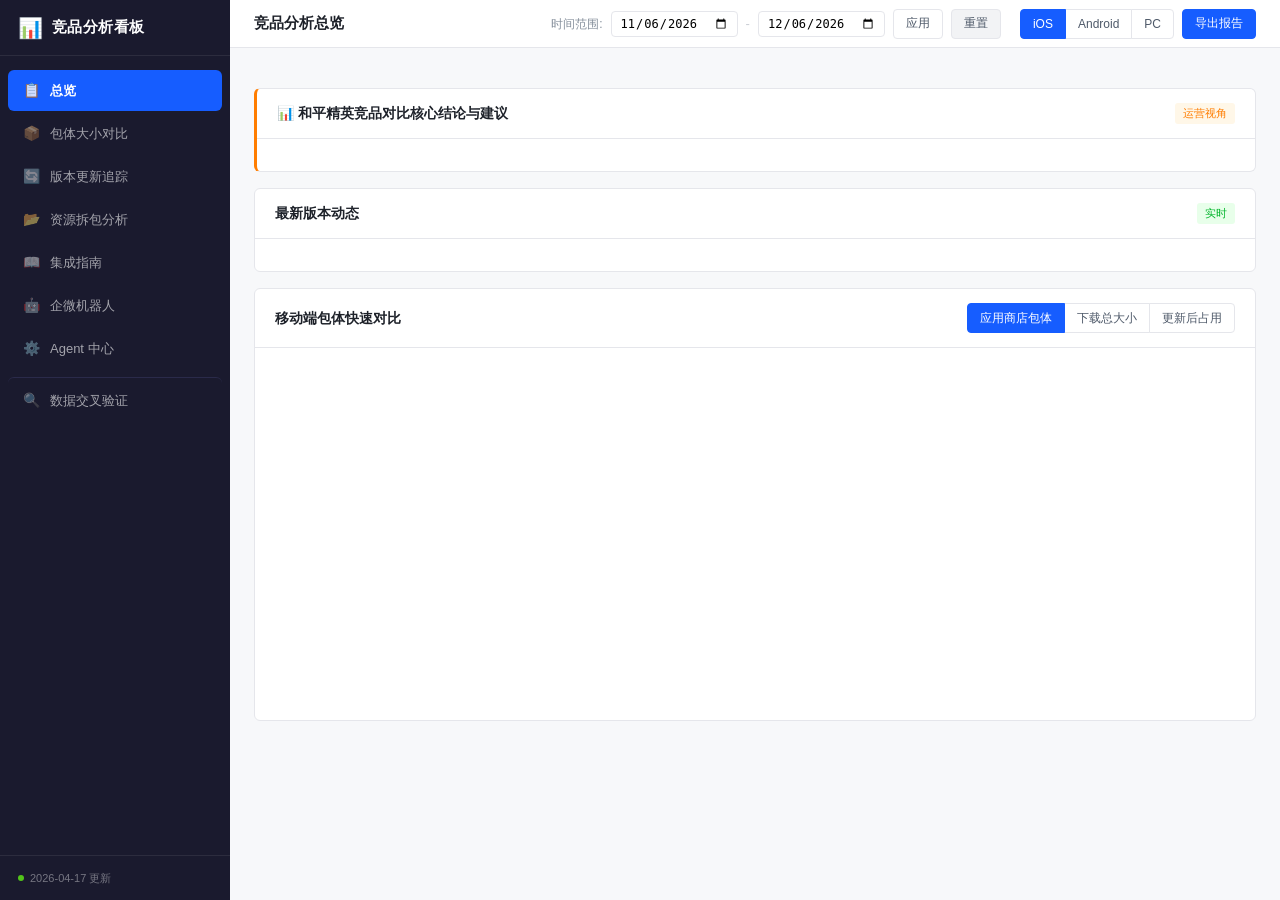
==== index.html @ 3fe0cfa0 "使用lib目录结构绕过CDN缓存" ====
<!DOCTYPE html>
<html lang="zh-CN">
<head>
  <meta charset="UTF-8">
  <meta name="viewport" content="width=device-width, initial-scale=1.0">
  <!-- Vercel Cache Bust -->
  <meta http-equiv="Cache-Control" content="no-cache, no-store, must-revalidate">
  <meta http-equiv="Pragma" content="no-cache">
  <meta http-equiv="Expires" content="0">
  <title>竞品分析看板 - G-Studio Insight</title>
  <link rel="stylesheet" href="css/style.css">
  <script src="js/chart.umd.min.js"></script>
  <script src="js/chartjs-plugin-datalabels.min.js"></script>
  <script>
  // 强制清除缓存加载
  document.addEventListener('DOMContentLoaded', function() {
    const scripts = document.querySelectorAll('script[src*="js/app"]');
    let hasOldVersion = false;
    scripts.forEach(s => {
      if (s.src.includes('v=202603')) {
        // 旧版本缓存，强制刷新
        const url = s.src.split('?')[0];
        s.src = url + '?v=' + Date.now();
        hasOldVersion = true;
      }
    });
    if (hasOldVersion) {
      location.reload(true);
    }
  });
  </script>
</head>
<body>

<!-- 移动端汉堡菜单按钮 -->
<button class="mobile-menu-btn" id="mobileMenuBtn" aria-label="打开菜单">☰</button>
<div class="mobile-overlay" id="mobileOverlay"></div>

<!-- iOA 验证已禁用- 直接访问模式 -->
<div class="ioa-login-overlay" id="ioaLoginOverlay" style="display:none"></div>

<script>
// iOA 验证已禁用，直接显示看板
(function() {
  document.getElementById('ioaLoginOverlay').style.display = 'none';
  window.handleIOALogout = function() { location.reload(); };
})();
</script>

<aside class="sidebar">
  <div class="sidebar-header"><span class="header-icon">📊</span>竞品分析看板</div>
  <nav class="sidebar-nav" id="sidebarNav">
    <a class="nav-item active" data-section="overview">
      <span class="nav-icon">📋</span>总览
    </a>
    <a class="nav-item" data-section="package-size">
      <span class="nav-icon">📦</span>包体大小对比
    </a>
    <a class="nav-item" data-section="version-updates">
      <span class="nav-icon">🔄</span>版本更新追踪
    </a>
    <!-- 体验服相关模块暂时隐藏 -->
    <a class="nav-item" data-section="test-process" style="display:none">
      <span class="nav-icon">🧪</span>体验服测试流程
    </a>
    <a class="nav-item" data-section="resource-breakdown">
      <span class="nav-icon">📂</span>资源拆包分析
    </a>
    <a class="nav-item" data-section="pk-test-reports" style="display:none">
      <span class="nav-icon">📝</span>和平精英体验服报告
    </a>
    <a class="nav-item" data-section="guide">
      <span class="nav-icon">📖</span>集成指南
    </a>
    <a class="nav-item" data-section="wecom-bot">
      <span class="nav-icon">🤖</span>企微机器人
    </a>
    <a class="nav-item" data-section="agent-panel">
      <span class="nav-icon">⚙️</span>Agent 中心
    </a>
    <a class="nav-item" href="data-verify.html" target="_blank" style="border-top:1px solid #2a2a4a;margin-top:8px;padding-top:12px">
      <span class="nav-icon">🔍</span>数据交叉验证
    </a>
  </nav>
  <div class="sidebar-footer"><span class="dot-live"></span><span id="updateTime">数据加载中</span></div>
</aside>

<div class="main">
  <div class="topbar">
    <div class="topbar-title" id="pageTitle">竞品分析总览</div>
    <div class="topbar-actions">
      <div class="date-filter" id="dateFilter" style="display:flex;align-items:center;gap:8px;margin-right:12px">
        <label style="font-size:12px;color:#86909c">时间范围:</label>
        <input type="date" id="dateStart" style="padding:4px 8px;border:1px solid #e5e6eb;border-radius:4px;font-size:12px">
        <span style="color:#c9cdd4">-</span>
        <input type="date" id="dateEnd" style="padding:4px 8px;border:1px solid #e5e6eb;border-radius:4px;font-size:12px">
        <button class="btn btn-sm" id="btnApplyDate" style="padding:4px 12px;font-size:12px">应用</button>
        <button class="btn btn-sm" id="btnResetDate" style="padding:4px 12px;font-size:12px;background:#f2f3f5;color:#4e5969">重置</button>
      </div>
      <div class="btn-group" id="platformSwitch">
        <button class="btn active" data-p="iOS">iOS</button>
        <button class="btn" data-p="Android">Android</button>
        <button class="btn" data-p="PC">PC</button>
      </div>
      <button class="btn btn-primary" id="btnExport">导出报告</button>
    </div>
  </div>

  <!-- 总览 -->
  <div class="section active" id="sec-overview">
    <div class="stats" id="overviewStats"></div>
    <div class="card card-highlight">
      <div class="card-hd"><h3>📊 和平精英竞品对比核心结论与建议</h3><span class="tag tag-orange">运营视角</span></div>
      <div class="card-bd" id="analysisConclusion"></div>
    </div>
    <div class="card">
      <div class="card-hd"><h3>最新版本动态</h3><span class="tag tag-green">实时</span></div>
      <div class="card-bd" id="timeline"></div>
    </div>
    <div class="card">
      <div class="card-hd">
        <h3>移动端包体快速对比</h3>
        <div class="btn-group" id="overviewChartSwitch">
          <button class="btn active" data-t="appStore">应用商店包体</button>
          <button class="btn" data-t="totalDownload">下载总大小</button>
          <button class="btn" data-t="afterUpdate">更新后占用</button>
        </div>
      </div>
      <div class="card-bd"><div class="chart-box" id="chartOverviewWrap"><canvas id="chartOverview"></canvas></div></div>
    </div>
  </div>

  <!-- 包体大小 -->
  <div class="section" id="sec-package-size">
    <div class="card">
      <div class="card-hd"><h3 id="mobileSizeTitle">iOS 端包体大小对比(GB)</h3></div>
      <div class="card-bd"><div class="chart-box chart-box-lg"><canvas id="chartMobile"></canvas></div></div>
    </div>
    <div class="card">
      <div class="card-hd"><h3>PC 端包体大小对比(GB)</h3></div>
      <div class="card-bd"><div class="chart-box"><canvas id="chartPC"></canvas></div></div>
    </div>
    <div class="card">
      <div class="card-hd"><h3>包体详细数据</h3></div>
      <div class="card-bd no-pad">
        <div style="overflow-x:auto">
          <table class="tbl">
            <thead><tr><th>产品</th><th>版本</th><th>版本号</th><th>平台</th><th>应用商店包体</th><th>自动更新包体</th><th>下载总大小</th><th>系统显示占用</th><th>更新后占用</th></tr></thead>
            <tbody id="pkgTableBody"></tbody>
          </table>
        </div>
      </div>
    </div>
  </div>

  <!-- 版本更新 -->
  <div class="section" id="sec-version-updates">
    <div class="card">
      <div class="card-hd"><h3>版本发布甘特图</h3><span class="tag tag-blue">全产品对比</span></div>
      <div class="card-bd" id="verGanttWrap"></div>
    </div>
    <div class="card">
      <div class="card-hd"><h3>各产品版本更新频率</h3></div>
      <div class="card-bd"><div class="chart-box"><canvas id="chartVerFreq"></canvas></div></div>
    </div>
    <div class="tabs" id="verTabs"></div>
    <div class="card">
      <div class="card-hd"><h3>版本更新详情</h3></div>
      <div class="card-bd" id="verList"></div>
    </div>
  </div>

  <!-- 体验服测试(暂时隐藏) -->
  <div class="section" id="sec-test-process" style="display:none !important">
    <div class="card">
      <div class="card-hd"><h3>各产品体验服/测试安排</h3><span class="tag tag-green">2026年最新</span></div>
      <div class="card-bd"><div class="grid-2" id="testGrid"></div></div>
    </div>
    <div class="card">
      <div class="card-hd"><h3>更新流程对比</h3></div>
      <div class="card-bd"><div class="grid-2" id="flowGrid"></div></div>
    </div>
    <div class="source-footer" id="testSourceFooter"></div>
  </div>

  <!-- 资源拆包 -->
  <div class="section" id="sec-resource-breakdown">
    <div class="tabs" id="resTabs"></div>
    <div class="card-row">
      <div class="card">
        <div class="card-hd"><h3>资源构成占比</h3></div>
        <div class="card-bd"><div class="chart-box"><canvas id="chartPie"></canvas></div></div>
      </div>
      <div class="card">
        <div class="card-hd"><h3>资源大小详情</h3></div>
        <div class="card-bd"><div class="chart-box"><canvas id="chartResBar"></canvas></div></div>
      </div>
    </div>
    <div class="card">
      <div class="card-hd"><h3>资源拆包数据表</h3></div>
      <div class="card-bd no-pad">
        <div style="overflow-x:auto">
          <table class="tbl">
            <thead><tr><th>产品/平台</th><th>资源类型</th><th>大小 (GB)</th><th>占比</th></tr></thead>
            <tbody id="resTableBody"></tbody>
          </table>
        </div>
      </div>
    </div>
    <div class="source-footer">
      <strong>数据来源:</strong>资源拆包数据通过各应用商店下载后在设备端实际测量获取（iOS使用ASTC纹理格式，Android使用ETC2格式，因此同产品不同平台的资源大小存在差异）
      数据刷新周期：双周更新。如需紧急更新，请联系看板管理员。
    </div>
  </div>

  <!-- 和平精英体验服报告(暂时隐藏) -->
  <div class="section" id="sec-pk-test-reports" style="display:none !important">
    <div class="tabs" id="pkReportTabs"></div>
    <div id="pkReportOverview"></div>
    <div class="card">
      <div class="card-hd"><h3>玩法模块评分</h3><span class="tag tag-blue">详细数据</span></div>
      <div class="card-bd" id="pkReportModules"></div>
    </div>
    <div class="card-row">
      <div class="card">
        <div class="card-hd"><h3>模块评分分布</h3></div>
        <div class="card-bd"><div class="chart-box" id="pkChartWrap"><canvas id="chartPkModules"></canvas></div></div>
      </div>
      <div class="card">
        <div class="card-hd"><h3>版本满意度趋势</h3></div>
        <div class="card-bd"><div class="chart-box" id="pkTrendWrap"><canvas id="chartPkTrend"></canvas></div></div>
      </div>
    </div>
    <div class="card">
      <div class="card-hd"><h3>核心发现</h3><span class="tag tag-orange">重点关注</span></div>
      <div class="card-bd" id="pkCoreFindings"></div>
    </div>
    <div class="card">
      <div class="card-hd"><h3>玩家建议</h3><span class="tag tag-green">改进方向</span></div>
      <div class="card-bd" id="pkPlayerSuggestions"></div>
    </div>
    <div class="card">
      <div class="card-hd"><h3>原始报告文件索引</h3><span class="tag tag-purple">引用文件</span></div>
      <div class="card-bd" id="pkFileIndex"></div>
    </div>
  </div>

  <!-- 集成指南 -->
  <div class="section" id="sec-guide">
    <div class="card"><div class="card-hd"><h3>集成指南</h3></div>
      <div class="card-bd" id="guideContent"></div>
    </div>
  </div>

  <!-- 企业微信机器人配置 -->
  <div class="section" id="sec-wecom-bot">
    <div class="card">
      <div class="card-hd"><h3>🤖 企业微信群机器人配置</h3><span class="tag tag-blue">Webhook 推送</span></div>
      <div class="card-bd" id="wecomConfigPanel"></div>
    </div>
    <div class="card">
      <div class="card-hd"><h3>📊 报告预览与手动推送</h3><span class="tag tag-green">即时操作</span></div>
      <div class="card-bd" id="wecomReportPanel"></div>
    </div>
    <div class="card">
      <div class="card-hd"><h3>📋 推送记录</h3></div>
      <div class="card-bd" id="wecomPushLog"></div>
    </div>
  </div>

  <!-- Agent 控制中心 -->
  <div class="section" id="sec-agent-panel">
    <div class="stats" id="agentStats"></div>
    <div class="card">
      <div class="card-hd"><h3>⚙️ Agentic Engine 控制台</h3><span class="tag tag-purple">Autopilot</span></div>
      <div class="card-bd" id="agentControlPanel"></div>
    </div>
    <div class="card">
      <div class="card-hd"><h3>🔔 竞品变更预警</h3><span class="tag tag-red" id="agentAlertCount">0</span></div>
      <div class="card-bd" id="agentAlertPanel"></div>
    </div>
    <div class="card-row">
      <div class="card">
        <div class="card-hd"><h3>📡 采集数据概览</h3><span class="tag tag-blue">App Store + 社区</span></div>
        <div class="card-bd" id="agentCrawlPanel"></div>
      </div>
      <div class="card">
        <div class="card-hd"><h3>🧠 情感分析 & 差异对比</h3><span class="tag tag-green">自动分析</span></div>
        <div class="card-bd" id="agentAnalysisPanel"></div>
      </div>
    </div>
    <div class="card">
      <div class="card-hd"><h3>📋 执行日志</h3></div>
      <div class="card-bd" id="agentLogPanel"></div>
    </div>
  </div>
</div>

<script src="lib/data.js"></script>
<script src="lib/app.js"></script>
<script>
// 移动端汉堡菜单逻辑
(function() {
  const menuBtn = document.getElementById('mobileMenuBtn');
  const overlay = document.getElementById('mobileOverlay');
  const sidebar = document.querySelector('.sidebar');
  
  function openMenu() {
    sidebar.classList.add('mobile-open');
    overlay.classList.add('active');
    menuBtn.textContent = '☰';
  }
  
  function closeMenu() {
    sidebar.classList.remove('mobile-open');
    overlay.classList.remove('active');
    menuBtn.textContent = '☰';
  }
  
  menuBtn.addEventListener('click', function() {
    if (sidebar.classList.contains('mobile-open')) {
      closeMenu();
    } else {
      openMenu();
    }
  });
  
  overlay.addEventListener('click', closeMenu);
  
  // 点击导航项后自动关闭菜单
  // Vercel deployment trigger 2026-04-17T15:44:00+08:00
  document.querySelectorAll('.nav-item').forEach(function(item) {
    item.addEventListener('click', function() {
      if (window.innerWidth <= 768) {
        closeMenu();
      }
    });
  });
})();
</script>
</body>
</html>
---- css/style.css ----
:root {
  --bg: #f7f8fa;
  --bg-white: #ffffff;
  --text: #1d2129;
  --text-2: #4e5969;
  --text-3: #86909c;
  --border: #e5e6eb;
  --blue: #165dff;
  --blue-light: #e8f3ff;
  --green: #00b42a;
  --green-light: #e8ffea;
  --orange: #ff7d00;
  --orange-light: #fff7e8;
  --red: #f53f3f;
  --red-light: #ffece8;
  --purple: #722ed1;
  --purple-light: #f5e8ff;
  --sidebar-w: 230px;
  --header-h: 48px;
  --radius: 6px;
}

*, *::before, *::after { box-sizing: border-box; margin: 0; padding: 0; }
html { font-size: 13px; }
body {
  font-family: -apple-system, BlinkMacSystemFont, 'PingFang SC', 'Helvetica Neue', 'Microsoft YaHei', sans-serif;
  background: var(--bg);
  color: var(--text);
  line-height: 1.5;
}

/* ===== Sidebar ===== */
.sidebar {
  position: fixed; left: 0; top: 0;
  width: var(--sidebar-w); height: 100vh;
  background: #1a1a2e;
  display: flex; flex-direction: column;
  z-index: 100;
}
.sidebar-header {
  height: 56px;
  display: flex; align-items: center;
  padding: 0 18px;
  font-weight: 700; font-size: 15px;
  color: #fff;
  letter-spacing: 0.5px;
  border-bottom: 1px solid rgba(255,255,255,0.08);
}
.sidebar-header .header-icon { font-size: 20px; margin-right: 8px; }
.sidebar-nav { flex: 1; padding: 12px 8px; overflow-y: auto; }
.nav-item {
  display: flex; align-items: center; gap: 10px;
  padding: 10px 14px; margin: 2px 0;
  border-radius: 6px;
  color: rgba(255,255,255,0.6); text-decoration: none;
  font-size: 13px; cursor: pointer;
  transition: all .2s;
}
.nav-item:hover { background: rgba(255,255,255,0.06); color: rgba(255,255,255,0.85); }
.nav-item.active { background: var(--blue); color: #fff; font-weight: 600; }
.nav-icon { width: 18px; text-align: center; font-size: 14px; opacity: .8; }
.sidebar-footer {
  padding: 14px 18px;
  border-top: 1px solid rgba(255,255,255,0.08);
  font-size: 11px; color: rgba(255,255,255,0.4);
  display: flex; align-items: center; gap: 6px;
}
.dot-live { width: 6px; height: 6px; border-radius: 50%; background: #52c41a; animation: pulse 2s infinite; }
@keyframes pulse { 0%,100%{opacity:1} 50%{opacity:.4} }

/* ===== Main ===== */
.main { margin-left: var(--sidebar-w); min-height: 100vh; }
.topbar {
  height: var(--header-h);
  background: var(--bg-white);
  border-bottom: 1px solid var(--border);
  display: flex; align-items: center; justify-content: space-between;
  padding: 0 24px;
  position: sticky; top: 0; z-index: 50;
}
.topbar-title { font-size: 15px; font-weight: 600; color: var(--text); }
.topbar-actions { display: flex; align-items: center; gap: 8px; }

/* ===== Buttons ===== */
.btn {
  display: inline-flex; align-items: center; gap: 4px;
  padding: 4px 12px; border-radius: 4px;
  font-size: 12px; cursor: pointer;
  border: 1px solid var(--border);
  background: var(--bg-white); color: var(--text-2);
  transition: all .15s; height: 30px;
}
.btn:hover { border-color: var(--blue); color: var(--blue); }
.btn-primary { background: var(--blue); color: #fff; border-color: var(--blue); }
.btn-primary:hover { opacity: 0.85; color: #fff; }
.btn-group { display: flex; }
.btn-group .btn { border-radius: 0; margin-left: -1px; }
.btn-group .btn:first-child { border-radius: 4px 0 0 4px; }
.btn-group .btn:last-child { border-radius: 0 4px 4px 0; }
.btn-group .btn.active { background: var(--blue); color: #fff; border-color: var(--blue); z-index: 1; }

/* ===== Sections ===== */
.section { display: none; padding: 20px 24px; }
.section.active { display: block; }

/* ===== Stats Row (参考DA看板顶部KPI卡片) ===== */
.stats { display: grid; grid-template-columns: repeat(auto-fit, minmax(200px, 1fr)); gap: 12px; margin-bottom: 20px; }
.stat-card {
  background: var(--bg-white); border: 1px solid var(--border);
  border-radius: var(--radius); padding: 16px 20px;
  position: relative; overflow: hidden;
}
.stat-card::after {
  content: ''; position: absolute; top: 0; left: 0;
  width: 3px; height: 100%; background: var(--blue);
}
.stat-card.green::after { background: var(--green); }
.stat-card.orange::after { background: var(--orange); }
.stat-card.red::after { background: var(--red); }
.stat-label { font-size: 12px; color: var(--text-3); margin-bottom: 6px; }
.stat-val { font-size: 24px; font-weight: 700; line-height: 1.2; }
.stat-sub { font-size: 11px; color: var(--text-3); margin-top: 4px; }
.stat-sub .up { color: var(--red); }
.stat-sub .down { color: var(--green); }

/* ===== Card ===== */
.card {
  background: var(--bg-white); border: 1px solid var(--border);
  border-radius: var(--radius); margin-bottom: 16px;
}
.card-hd {
  padding: 14px 20px;
  border-bottom: 1px solid var(--border);
  display: flex; align-items: center; justify-content: space-between;
  flex-wrap: wrap; gap: 8px;
}
.card-hd h3 { font-size: 14px; font-weight: 600; }
.card-bd { padding: 16px 20px; }
.card-bd.no-pad { padding: 0; }
.card-row { display: grid; grid-template-columns: 1fr 1fr; gap: 16px; margin-bottom: 16px; }

/* ===== Chart ===== */
.chart-box { position: relative; height: 340px; }
.chart-box-lg { height: 420px; }
.chart-box-sm { height: 260px; }

/* ===== Table (参考DA看板表格风格) ===== */
.tbl { width: 100%; border-collapse: collapse; font-size: 12px; }
.tbl th {
  text-align: left; padding: 10px 16px;
  background: #fafbfc; color: var(--text-3);
  font-weight: 500; border-bottom: 1px solid var(--border);
  white-space: nowrap; font-size: 11px; text-transform: uppercase; letter-spacing: 0.3px;
}
.tbl td {
  padding: 10px 16px;
  border-bottom: 1px solid #f2f3f5;
}
.tbl tr:hover td { background: #f7f8fa; }
.tbl .em { color: var(--blue); font-weight: 600; }
.tbl-product { display: inline-flex; align-items: center; gap: 8px; }

/* ===== Tags ===== */
.tag {
  display: inline-block; padding: 2px 8px;
  border-radius: 3px; font-size: 11px; font-weight: 500;
}
.tag-blue { background: var(--blue-light); color: var(--blue); }
.tag-green { background: var(--green-light); color: var(--green); }
.tag-orange { background: var(--orange-light); color: var(--orange); }
.tag-red { background: var(--red-light); color: var(--red); }
.tag-purple { background: var(--purple-light); color: var(--purple); }

/* ===== Tabs (游戏选择器) ===== */
.tabs { display: flex; gap: 6px; flex-wrap: wrap; margin-bottom: 14px; }
.tab {
  padding: 6px 14px; border: 1px solid var(--border);
  border-radius: 4px; background: var(--bg-white);
  font-size: 12px; color: var(--text-2); cursor: pointer;
  transition: all .15s;
  display: inline-flex; align-items: center; gap: 6px;
}
.tab:hover { border-color: var(--blue); color: var(--blue); background: var(--blue-light); }
.tab.active { background: var(--blue); color: #fff; border-color: var(--blue); }
.tab.active .game-logo { filter: brightness(10); }

/* ===== Game Logo ===== */
.game-logo { width: 20px; height: 20px; border-radius: 4px; vertical-align: middle; flex-shrink: 0; object-fit: cover; }
.game-logo-sm { width: 16px; height: 16px; }
.game-logo-lg { width: 28px; height: 28px; }
.game-logo-xl { width: 36px; height: 36px; }
.game-logo-fallback {
  display: inline-flex; align-items: center; justify-content: center;
  border-radius: 4px; color: #fff; font-weight: 700;
  vertical-align: middle; flex-shrink: 0; line-height: 1;
}

/* ===== Analysis (总览结论) ===== */
.card-highlight { border-left: 3px solid var(--orange); }
.analysis-grid { display: grid; grid-template-columns: 1fr 1fr; gap: 14px; }
.analysis-block { border-radius: var(--radius); padding: 16px; }
.analysis-danger { background: #fff5f5; border: 1px solid #fde2e2; }
.analysis-warning { background: #fffbe6; border: 1px solid #fff1b8; }
.analysis-info { background: #e8f7ff; border: 1px solid #bae0ff; }
.analysis-success { background: #f0fff4; border: 1px solid #b7eb8f; }
.analysis-header { display: flex; align-items: center; gap: 6px; margin-bottom: 10px; }
.analysis-header h4 { font-size: 13px; font-weight: 600; }
.analysis-icon { font-size: 16px; }
.analysis-body ul { list-style: none; padding: 0; }
.analysis-body li { font-size: 12px; color: var(--text-2); line-height: 1.8; padding: 3px 0 3px 14px; position: relative; }
.analysis-body li::before { content: "•"; position: absolute; left: 0; color: var(--text-3); }
.analysis-body li.highlight { background: rgba(255,255,255,.7); border-radius: 4px; padding: 8px 12px 8px 24px; margin-top: 6px; font-weight: 500; color: var(--text); border-left: 2px solid var(--blue); }
.analysis-body li.highlight::before { left: 12px; color: var(--blue); }

/* ===== Timeline (版本动态，使用竖线时间轴) ===== */
.tl-list { position: relative; padding-left: 24px; }
.tl-list::before {
  content: ''; position: absolute; left: 10px; top: 8px; bottom: 8px;
  width: 2px; background: var(--border);
}
.tl-item {
  position: relative; padding: 12px 0 12px 16px;
}
.tl-item::before {
  content: ''; position: absolute; left: -18px; top: 18px;
  width: 10px; height: 10px; border-radius: 50%;
  background: var(--blue); border: 2px solid #fff;
  box-shadow: 0 0 0 2px var(--border);
}
.tl-item:first-child::before { background: var(--red); box-shadow: 0 0 0 2px var(--red-light); }
.tl-item-inner {
  display: flex; gap: 12px; align-items: flex-start;
  background: var(--bg-white); border: 1px solid var(--border);
  border-radius: var(--radius); padding: 12px 16px;
  transition: box-shadow .15s;
}
.tl-item-inner:hover { box-shadow: 0 2px 8px rgba(0,0,0,.06); }
.tl-logo { flex-shrink: 0; }
.tl-body { flex: 1; min-width: 0; }
.tl-head { display: flex; align-items: center; gap: 8px; margin-bottom: 4px; flex-wrap: wrap; }
.tl-product { font-weight: 600; font-size: 13px; }
.tl-ver { font-size: 11px; color: var(--text-3); background: var(--bg); padding: 1px 6px; border-radius: 3px; }
.tl-date { font-size: 11px; color: var(--text-3); margin-left: auto; }
.tl-desc { font-size: 12px; color: var(--text-2); margin-bottom: 4px; }
.tl-tags { display: flex; flex-wrap: wrap; gap: 4px; margin-top: 4px; }

/* ===== Test Cards ===== */
.grid-2 { display: grid; grid-template-columns: repeat(auto-fill, minmax(360px, 1fr)); gap: 12px; }
.test-card {
  border: 1px solid var(--border); border-radius: var(--radius);
  padding: 16px; background: #fafbfc;
}
.test-card-title { font-weight: 600; font-size: 13px; margin-bottom: 10px; display: flex; align-items: center; gap: 8px; }
.test-card-title .cdot { width: 8px; height: 8px; border-radius: 50%; }
.test-row {
  display: flex; gap: 10px; align-items: flex-start;
  padding: 8px 0; border-bottom: 1px solid #eee;
  font-size: 12px; color: var(--text-2); line-height: 1.6;
}
.test-row:last-child { border: none; }

/* ===== Flow Cards ===== */
.flow-card {
  border: 1px solid var(--border); border-radius: var(--radius);
  padding: 16px; background: #fafbfc;
}
.flow-title { font-weight: 600; font-size: 13px; margin-bottom: 10px; display: flex; align-items: center; gap: 8px; }
.flow-step {
  display: flex; gap: 10px; align-items: flex-start;
  padding: 6px 0; font-size: 12px; color: var(--text-2);
}
.flow-num {
  width: 20px; height: 20px; border-radius: 50%;
  background: var(--blue); color: #fff;
  display: flex; align-items: center; justify-content: center;
  font-size: 11px; font-weight: 600; flex-shrink: 0;
}

/* ===== Version list ===== */
.ver-item {
  display: flex; gap: 12px; padding: 12px 16px; align-items: center;
  border: 1px solid var(--border); border-radius: var(--radius);
  margin-bottom: 8px; background: #fafbfc;
  transition: box-shadow .15s;
}
.ver-item:hover { box-shadow: 0 2px 8px rgba(0,0,0,.04); }
.ver-logo { flex-shrink: 0; }
.ver-badge { font-size: 11px; font-weight: 600; padding: 3px 10px; border-radius: 4px; white-space: nowrap; height: fit-content; }
.ver-name { font-weight: 600; font-size: 13px; }
.ver-meta { font-size: 11px; color: var(--text-3); }

/* ===== Live Test Data ===== */
.live-header { margin-bottom: 12px; display: flex; align-items: center; gap: 8px; }
.live-grid { display: grid; grid-template-columns: repeat(auto-fill, minmax(320px, 1fr)); gap: 10px; margin-bottom: 12px; }
.live-card { background: #fafbfc; border: 1px solid var(--border); border-radius: var(--radius); padding: 14px; }
.live-card-hd { display: flex; align-items: center; gap: 8px; margin-bottom: 8px; font-size: 13px; }
.live-card-links { font-size: 12px; }
.live-link-row { display: flex; align-items: center; gap: 6px; padding: 3px 0; }
.live-link-row a { color: var(--blue); text-decoration: none; word-break: break-all; font-size: 11px; }
.live-link-row a:hover { text-decoration: underline; }
.live-status { margin-top: 6px; font-size: 11px; color: var(--text-3); }
.live-note { background: #f7f8fa; border: 1px solid var(--border); border-radius: var(--radius); padding: 10px 14px; font-size: 12px; color: var(--text-2); line-height: 1.7; }
.live-note code { background: var(--blue-light); color: var(--blue); padding: 1px 4px; border-radius: 3px; font-size: 11px; }
.loading-hint { text-align: center; color: var(--text-3); padding: 20px; font-size: 13px; }

/* ===== Data Source Note ===== */
.data-source-note { font-size: 12px; color: var(--text-2); line-height: 1.7; }
.data-source-note code { background: var(--blue-light); color: var(--blue); padding: 1px 4px; border-radius: 3px; font-size: 11px; }
.source-footer { margin-top: 16px; padding: 12px 16px; background: #f7f8fa; border: 1px solid var(--border); border-radius: var(--radius); font-size: 11px; color: var(--text-3); line-height: 1.7; }
.source-footer a { color: var(--blue); text-decoration: none; }
.source-footer a:hover { text-decoration: underline; }

/* ===== Guide ===== */
.guide-section { margin-bottom: 28px; }
.guide-section h4 { font-size: 14px; font-weight: 600; margin-bottom: 12px; padding-bottom: 6px; border-bottom: 2px solid var(--blue); display: inline-block; }
.guide-step {
  display: flex; gap: 12px; align-items: flex-start;
  padding: 12px; border: 1px solid var(--border);
  border-radius: var(--radius); margin-bottom: 8px; background: #fafbfc;
}
.step-n {
  width: 28px; height: 28px; border-radius: 50%;
  background: var(--blue); color: #fff;
  display: flex; align-items: center; justify-content: center;
  font-weight: 700; font-size: 13px; flex-shrink: 0;
}
.step-body h5 { font-size: 13px; margin-bottom: 4px; }
.step-body p { font-size: 12px; color: var(--text-2); line-height: 1.7; }
.step-body code { background: var(--blue-light); color: var(--blue); padding: 1px 4px; border-radius: 3px; font-size: 11px; }
.guide-features { display: grid; grid-template-columns: repeat(auto-fit, minmax(180px, 1fr)); gap: 10px; }
.feat-card {
  padding: 14px; border: 1px solid var(--border);
  border-radius: var(--radius); text-align: center; background: #fafbfc;
}
.feat-card .ico { font-size: 26px; margin-bottom: 6px; }
.feat-card h5 { font-size: 13px; margin-bottom: 4px; }
.feat-card p { font-size: 11px; color: var(--text-2); }
pre.code-block {
  background: #f7f8fa; border: 1px solid var(--border);
  border-radius: var(--radius); padding: 14px; font-size: 12px;
  line-height: 1.7; overflow-x: auto; color: var(--text-2);
}

/* ===== Version Chart (甘特图风格) ===== */
.ver-gantt { overflow-x: auto; }
.ver-gantt-table { width: 100%; border-collapse: collapse; min-width: 800px; }
.ver-gantt-table th { padding: 6px 8px; font-size: 11px; color: var(--text-3); font-weight: 500; background: #fafbfc; border-bottom: 1px solid var(--border); text-align: center; }
.ver-gantt-table td { padding: 8px; border-bottom: 1px solid #f2f3f5; font-size: 12px; }
.ver-gantt-table .game-cell { white-space: nowrap; display: flex; align-items: center; gap: 6px; font-weight: 500; }
.ver-dot {
  display: inline-flex; align-items: center; justify-content: center;
  padding: 2px 8px; border-radius: 3px; font-size: 10px; font-weight: 600;
  color: #fff; white-space: nowrap; cursor: default;
  transition: transform .15s;
}
.ver-dot:hover { transform: scale(1.08); }
.ver-dot-empty { background: transparent; }

/* ===== Mobile Menu Button ===== */
.mobile-menu-btn {
  display: none;
  position: fixed;
  top: 8px; left: 8px;
  z-index: 200;
  width: 40px; height: 40px;
  border: none; border-radius: 8px;
  background: #1a1a2e;
  color: #fff;
  font-size: 20px;
  cursor: pointer;
  box-shadow: 0 2px 8px rgba(0,0,0,0.3);
  align-items: center; justify-content: center;
  transition: transform .2s;
}
.mobile-menu-btn:active { transform: scale(0.92); }

.mobile-overlay {
  display: none;
  position: fixed; top: 0; left: 0; right: 0; bottom: 0;
  background: rgba(0,0,0,0.5);
  z-index: 99;
  opacity: 0;
  transition: opacity .3s;
}
.mobile-overlay.active { display: block; opacity: 1; }

/* ===== Responsive ===== */
@media (max-width: 768px) {
  .mobile-menu-btn { display: flex; }
  .sidebar {
    display: flex !important;
    transform: translateX(-100%);
    transition: transform .3s ease;
    z-index: 150;
  }
  .sidebar.mobile-open { transform: translateX(0); }
  .main { margin-left: 0; }
  .topbar {
    flex-direction: column;
    align-items: flex-start;
    padding: 12px 12px 8px 56px;
    gap: 8px;
    min-height: auto;
  }
  .topbar-title { font-size: 15px; }
  .topbar-actions {
    width: 100%;
    flex-wrap: wrap;
    gap: 6px;
    justify-content: flex-start;
    padding-left: 0;
  }
  .date-filter {
    width: 100%;
    flex-wrap: wrap !important;
    gap: 4px !important;
    margin-right: 0 !important;
  }
  .date-filter input[type="date"] {
    flex: 1; min-width: 100px;
    font-size: 11px !important; padding: 3px 4px !important;
  }
  .date-filter label { display: none; }
  .btn-group { flex-wrap: wrap; }
  .btn-group .btn { font-size: 11px; padding: 4px 8px; }
  #btnExport { font-size: 11px; padding: 4px 10px; }
  .card-row { grid-template-columns: 1fr; }
  .grid-2 { grid-template-columns: 1fr; }
  .analysis-grid { grid-template-columns: 1fr; }
  .live-grid { grid-template-columns: 1fr; }
  .stats { grid-template-columns: 1fr 1fr; gap: 8px; }
  .chart-box, .chart-box-lg { min-height: 200px; max-height: 300px; }
  .tbl { font-size: 11px; }
  .tbl th, .tbl td { padding: 6px 8px; white-space: nowrap; }
  .card { margin-bottom: 10px; }
  .card-hd { flex-direction: column; align-items: flex-start; gap: 4px; }
  .card-hd h3 { font-size: 13px; }
  .ver-gantt { overflow-x: auto; }
  .section { padding: 8px; }
}

::-webkit-scrollbar { width: 5px; height: 5px; }
::-webkit-scrollbar-thumb { background: #d0d0d0; border-radius: 3px; }
::-webkit-scrollbar-thumb:hover { background: #b0b0b0; }

/* ===== iOA Login Overlay ===== */
.ioa-login-overlay {
  position: fixed; top: 0; left: 0; right: 0; bottom: 0;
  background: linear-gradient(135deg, #1a1a2e 0%, #16213e 50%, #0f3460 100%);
  display: flex; align-items: center; justify-content: center;
  z-index: 9999;
}
.ioa-login-card {
  background: #fff; border-radius: 12px;
  padding: 40px 36px; width: 460px; max-width: 90vw;
  box-shadow: 0 20px 60px rgba(0,0,0,0.3);
  text-align: center;
}
.ioa-logo { margin-bottom: 16px; }
.ioa-title { font-size: 22px; font-weight: 700; color: #1d2129; margin-bottom: 4px; }
.ioa-subtitle { font-size: 13px; color: #86909c; margin-bottom: 24px; }

/* 自动检测状态 */
.ioa-auto-detect { padding: 30px 0 10px; }
.ioa-detect-spinner {
  width: 40px; height: 40px; border: 3px solid #e5e6eb;
  border-top-color: #165dff; border-radius: 50%;
  animation: spin 0.8s linear infinite;
  margin: 0 auto 16px;
}
.ioa-detect-text { font-size: 14px; color: #1d2129; font-weight: 500; margin-bottom: 4px; }
.ioa-detect-sub { font-size: 12px; color: #86909c; }

/* 一键快速登录 */
.ioa-quick-login { padding: 10px 0; }
.ioa-user-avatar {
  width: 56px; height: 56px; border-radius: 50%;
  background: linear-gradient(135deg, #165dff, #722ed1);
  color: #fff; font-size: 24px; font-weight: 700;
  display: flex; align-items: center; justify-content: center;
  margin: 0 auto 12px;
  box-shadow: 0 4px 12px rgba(22,93,255,0.3);
}
.ioa-detected-name { font-size: 14px; color: #1d2129; margin-bottom: 4px; }
.ioa-detected-name strong { color: #165dff; }
.ioa-detected-dept { font-size: 11px; color: #86909c; margin-bottom: 16px; line-height: 1.6; }
.ioa-btn-quick {
  background: linear-gradient(135deg, #165dff, #0e4bd6);
  padding: 13px; font-size: 15px;
  box-shadow: 0 4px 14px rgba(22,93,255,0.35);
}
.ioa-btn-quick:hover {
  background: linear-gradient(135deg, #0e4bd6, #0a3bab);
  box-shadow: 0 6px 20px rgba(22,93,255,0.45);
  transform: translateY(-1px);
}
.ioa-org-badge {
  margin-top: 14px; padding: 8px 14px;
  border-radius: 6px; font-size: 12px;
  display: flex; align-items: center; gap: 6px;
  justify-content: center;
}
.ioa-org-badge.ioa-org-pass { background: #f0fff4; color: #00b42a; border: 1px solid #b7eb8f; }
.ioa-org-badge.ioa-org-fail { background: #fff5f5; color: #f53f3f; border: 1px solid #fde2e2; }
.ioa-org-check { font-size: 14px; font-weight: 700; }
.ioa-org-x { font-size: 14px; font-weight: 700; }

/* 手动登录降级 */
.ioa-fallback-hint {
  font-size: 12px; color: #ff7d00; background: #fff7e8;
  border: 1px solid #ffe1a8; border-radius: 6px;
  padding: 8px 12px; margin-bottom: 16px; text-align: left;
}
.ioa-field { text-align: left; margin-bottom: 16px; }
.ioa-field label { display: block; font-size: 12px; color: #4e5969; margin-bottom: 6px; font-weight: 500; }
.ioa-field input {
  width: 100%; padding: 10px 14px; border: 1px solid #e5e6eb;
  border-radius: 6px; font-size: 13px; color: #1d2129;
  transition: border-color .2s;
  outline: none; box-sizing: border-box;
}
.ioa-field input:focus { border-color: #165dff; box-shadow: 0 0 0 3px rgba(22,93,255,0.1); }
.ioa-field input::placeholder { color: #c9cdd4; }
.ioa-error { color: #f53f3f; font-size: 12px; min-height: 18px; margin-bottom: 8px; text-align: left; }
.ioa-btn {
  width: 100%; padding: 11px; border: none; border-radius: 6px;
  background: #165dff; color: #fff; font-size: 14px; font-weight: 600;
  cursor: pointer; transition: all .2s;
  display: flex; align-items: center; justify-content: center; gap: 8px;
}
.ioa-btn:hover { background: #0e4bd6; }
.ioa-btn:active { background: #0a3bab; }
.ioa-btn-link {
  background: none; border: none; color: #165dff; cursor: pointer;
  font-size: 12px; padding: 8px; margin-top: 8px;
  text-decoration: underline; width: 100%;
}
.ioa-btn-link:hover { color: #0e4bd6; }
.ioa-spinner {
  width: 16px; height: 16px; border: 2px solid rgba(255,255,255,0.3);
  border-top-color: #fff; border-radius: 50%;
  animation: spin 0.6s linear infinite;
}
@keyframes spin { to { transform: rotate(360deg); } }

/* 权限拒绝 */
.ioa-denied { padding: 10px 0; }
.ioa-denied-icon { font-size: 48px; margin-bottom: 12px; }
.ioa-denied h3 { font-size: 16px; color: #f53f3f; margin-bottom: 8px; }
.ioa-denied-msg { font-size: 13px; color: #4e5969; margin-bottom: 16px; }
.ioa-denied-detail { text-align: left; }
.ioa-org-table { width: 100%; border-collapse: collapse; font-size: 12px; }
.ioa-org-table th {
  text-align: left; padding: 6px 10px; background: #fafbfc;
  color: #86909c; font-weight: 500; border-bottom: 1px solid #e5e6eb;
  font-size: 11px;
}
.ioa-org-table td {
  padding: 6px 10px; border-bottom: 1px solid #f2f3f5; font-size: 12px;
}

/* 提示区域 */
.ioa-hint {
  margin-top: 20px; padding: 14px; background: #f7f8fa;
  border-radius: 6px; text-align: left;
}
.ioa-hint p { font-size: 11px; color: #86909c; line-height: 1.8; margin: 0; }
.ioa-hint code {
  background: #e8f3ff; color: #165dff; padding: 1px 6px;
  border-radius: 3px; font-size: 11px; font-family: monospace;
}

/* 成功状态 */
.ioa-success { padding: 30px 0; }
.ioa-check {
  width: 60px; height: 60px; border-radius: 50%;
  background: #00b42a; color: #fff; font-size: 30px;
  display: flex; align-items: center; justify-content: center;
  margin: 0 auto 16px;
  animation: scaleIn 0.3s ease;
}
@keyframes scaleIn { from { transform: scale(0); } to { transform: scale(1); } }
.ioa-success p { font-size: 14px; color: #4e5969; }

/* ===== 和平精英体验服报告 ===== */
.pk-report-stats { margin-bottom: 16px; }
.pk-score-max { font-size: 14px; color: var(--text-3); font-weight: 400; }
.pk-trend-val { font-size: 16px; }
.pk-sample-val { font-size: 22px; }

.pk-module-grid {
  display: grid;
  grid-template-columns: repeat(auto-fill, minmax(320px, 1fr));
  gap: 10px;
}
.pk-module-card {
  border: 1px solid var(--border);
  border-radius: var(--radius);
  padding: 14px;
  background: #fafbfc;
  transition: box-shadow .15s;
}
.pk-module-card:hover { box-shadow: 0 2px 8px rgba(0,0,0,.06); }
.pk-module-head {
  display: flex;
  justify-content: space-between;
  align-items: center;
  margin-bottom: 8px;
}
.pk-module-name { font-size: 13px; font-weight: 600; color: var(--text); }
.pk-module-score { font-size: 18px; font-weight: 700; }
.pk-module-bar-wrap {
  height: 6px;
  background: #f2f3f5;
  border-radius: 3px;
  overflow: hidden;
  margin-bottom: 8px;
}
.pk-module-bar {
  height: 100%;
  border-radius: 3px;
  transition: width .4s ease;
}
.pk-module-meta {
  display: flex;
  gap: 10px;
  margin-bottom: 6px;
}
.pk-module-sat {
  font-size: 11px;
  color: var(--text-3);
  background: var(--bg);
  padding: 2px 8px;
  border-radius: 3px;
}
.pk-module-highlight {
  font-size: 11px;
  color: var(--text-2);
  line-height: 1.6;
}

/* Findings */
.pk-findings-list { display: flex; flex-direction: column; gap: 8px; }
.pk-finding-item {
  display: flex;
  gap: 10px;
  align-items: flex-start;
  padding: 10px 14px;
  border-radius: var(--radius);
  background: #fafbfc;
  border: 1px solid var(--border);
  font-size: 12px;
  color: var(--text-2);
  line-height: 1.7;
}
.pk-finding-warn { background: #fff7e8; border-color: #ffe1a8; }
.pk-finding-num {
  min-width: 22px; height: 22px;
  border-radius: 50%;
  background: var(--blue);
  color: #fff;
  display: flex;
  align-items: center;
  justify-content: center;
  font-size: 11px;
  font-weight: 600;
  flex-shrink: 0;
}
.pk-finding-warn .pk-finding-num { background: var(--orange); }
.pk-finding-text { flex: 1; }

/* Suggestions */
.pk-suggest-list { display: flex; flex-direction: column; gap: 8px; }
.pk-suggest-item {
  display: flex;
  gap: 10px;
  align-items: flex-start;
  padding: 10px 14px;
  border-radius: var(--radius);
  background: #f0fff4;
  border: 1px solid #b7eb8f;
  font-size: 12px;
  color: var(--text-2);
  line-height: 1.7;
}
.pk-suggest-icon { font-size: 16px; flex-shrink: 0; }
.pk-suggest-text { flex: 1; }

/* File Index */
.pk-file-list { display: flex; flex-direction: column; gap: 6px; }
.pk-file-item {
  display: flex;
  gap: 10px;
  align-items: center;
  padding: 10px 14px;
  border-radius: var(--radius);
  background: #fafbfc;
  border: 1px solid var(--border);
  transition: background .15s;
}
.pk-file-item:hover { background: var(--blue-light); }
.pk-file-icon { font-size: 16px; flex-shrink: 0; }
.pk-file-info { display: flex; flex-direction: column; gap: 2px; min-width: 0; }
.pk-file-name { font-size: 13px; font-weight: 600; color: var(--text); }
.pk-file-path { font-size: 11px; color: var(--text-3); word-break: break-all; }

@media (max-width: 768px) {
  .pk-module-grid { grid-template-columns: 1fr; }
}

/* ===== 自动刷新指示器 ===== */
.auto-refresh-badge {
  display: inline-flex;
  align-items: center;
  gap: 4px;
  margin-left: auto;
  font-size: 10px;
  color: rgba(255,255,255,0.45);
  padding: 2px 8px;
  border-radius: 3px;
  background: rgba(255,255,255,0.06);
  cursor: default;
}
.dot-refresh {
  width: 6px; height: 6px;
  border-radius: 50%;
  background: #52c41a;
  animation: pulse 2s infinite;
}

/* 数据更新 Toast */
.refresh-toast {
  position: fixed;
  top: 20px;
  left: 50%;
  transform: translateX(-50%) translateY(-60px);
  background: #1a1a2e;
  color: #fff;
  padding: 12px 24px;
  border-radius: 8px;
  font-size: 13px;
  font-weight: 500;
  display: flex;
  align-items: center;
  gap: 8px;
  box-shadow: 0 8px 24px rgba(0,0,0,0.3);
  z-index: 10000;
  opacity: 0;
  transition: all 0.4s cubic-bezier(0.34, 1.56, 0.64, 1);
}
.refresh-toast.show {
  transform: translateX(-50%) translateY(0);
  opacity: 1;
}
.refresh-toast-icon { font-size: 16px; animation: spin 1s linear infinite; }

/* ===== 企业微信机器人配置页 ===== */
.wc-notice { display: flex; gap: 12px; padding: 16px; border-radius: var(--radius); align-items: flex-start; }
.wc-notice-warn { background: #fff7e8; border: 1px solid #ffe1a8; }
.wc-notice-err { background: #fff5f5; border: 1px solid #ffccc7; }
.wc-notice-icon { font-size: 20px; flex-shrink: 0; }
.wc-notice p { font-size: 12px; color: var(--text-2); margin-top: 4px; }

.wc-status-bar {
  display: flex; align-items: center; justify-content: space-between;
  padding: 14px 16px; background: #fafbfc; border-radius: var(--radius);
  border: 1px solid var(--border); margin-bottom: 16px; flex-wrap: wrap; gap: 10px;
}
.wc-status { display: flex; align-items: center; gap: 6px; font-size: 13px; font-weight: 600; }
.wc-status-dot { width: 8px; height: 8px; border-radius: 50%; }
.wc-status-on .wc-status-dot { background: #52c41a; box-shadow: 0 0 6px rgba(82,196,26,0.4); }
.wc-status-off .wc-status-dot { background: #d9d9d9; }
.wc-status-on { color: #52c41a; }
.wc-status-off { color: #999; }
.wc-meta { display: flex; gap: 16px; font-size: 11px; color: var(--text-3); flex-wrap: wrap; }
.wc-meta strong { color: var(--text); }

.wc-section { margin-bottom: 20px; }
.wc-section h4 { font-size: 13px; font-weight: 600; margin-bottom: 10px; color: var(--text); }

.wc-webhook-list { display: flex; flex-direction: column; gap: 8px; }
.wc-webhook-row {
  display: flex; align-items: center; gap: 10px;
  padding: 10px 14px; background: #fafbfc; border: 1px solid var(--border);
  border-radius: var(--radius); flex-wrap: wrap;
}
.wc-webhook-name { font-size: 13px; font-weight: 600; color: var(--text); min-width: 80px; }
.wc-webhook-key { font-size: 11px; color: var(--text-3); background: var(--bg); padding: 2px 8px; border-radius: 3px; flex: 1; min-width: 200px; }
.wc-empty { padding: 20px; text-align: center; color: var(--text-3); font-size: 12px; }

.btn-sm { padding: 4px 10px; font-size: 11px; border-radius: 4px; }

.wc-form { display: flex; flex-direction: column; gap: 12px; }
.wc-form-row { display: flex; flex-direction: column; gap: 4px; }
.wc-form-row label { font-size: 12px; font-weight: 500; color: var(--text-2); }
.wc-input {
  padding: 8px 12px; border: 1px solid var(--border); border-radius: var(--radius);
  font-size: 13px; outline: none; transition: border-color .2s;
}
.wc-input:focus { border-color: var(--blue); box-shadow: 0 0 0 2px rgba(22,93,255,0.1); }
.wc-select {
  padding: 8px 12px; border: 1px solid var(--border); border-radius: var(--radius);
  font-size: 13px; outline: none; background: #fff; cursor: pointer;
}
.wc-form-inline { flex-direction: row; gap: 16px; flex-wrap: wrap; }
.wc-form-inline > div { flex: 1; min-width: 200px; display: flex; flex-direction: column; gap: 4px; }
.wc-checkbox { display: flex; align-items: center; gap: 6px; font-size: 12px; color: var(--text-2); cursor: pointer; }
.wc-checkbox input { cursor: pointer; }
.wc-form-actions { display: flex; gap: 8px; padding-top: 4px; }

.wc-help { display: flex; flex-direction: column; gap: 8px; }
.wc-help-step {
  display: flex; gap: 10px; align-items: flex-start;
  font-size: 12px; color: var(--text-2); line-height: 1.6;
}
.wc-help-num {
  min-width: 22px; height: 22px; border-radius: 50%;
  background: var(--blue); color: #fff; display: flex;
  align-items: center; justify-content: center;
  font-size: 11px; font-weight: 600; flex-shrink: 0;
}

/* 报告预览 & 推送 */
.wc-report-actions { display: flex; justify-content: space-between; align-items: center; flex-wrap: wrap; gap: 10px; margin-bottom: 12px; }
.wc-report-type-selector { display: flex; gap: 6px; }
.wc-report-btn.active { background: var(--blue); color: #fff; }
.wc-report-btns { display: flex; gap: 6px; }

.wc-report-preview {
  max-height: 500px; overflow-y: auto;
  border: 1px solid var(--border); border-radius: var(--radius);
}
.wc-preview-header {
  display: flex; justify-content: space-between; align-items: center;
  padding: 8px 14px; background: #fafbfc; border-bottom: 1px solid var(--border);
  font-size: 12px; font-weight: 600; color: var(--text-2);
}
.wc-preview-size { font-size: 11px; color: var(--text-3); font-weight: 400; }
.wc-preview-body {
  padding: 16px; font-size: 12px; color: var(--text); line-height: 1.8;
}
.wc-preview-body h2 { font-size: 16px; margin: 12px 0 8px; }
.wc-preview-body h3 { font-size: 14px; margin: 10px 0 6px; }
.wc-preview-body h4 { font-size: 13px; margin: 8px 0 4px; }
.wc-preview-body blockquote { padding: 4px 12px; border-left: 3px solid var(--blue); color: var(--text-3); margin: 6px 0; }
.wc-preview-body code { background: #f2f3f5; padding: 1px 5px; border-radius: 3px; font-size: 11px; }
.wc-preview-body li { margin-left: 16px; }
.wc-preview-body hr { border: none; border-top: 1px solid var(--border); margin: 12px 0; }
.wc-preview-body td { padding: 4px 8px; border-bottom: 1px solid #f2f3f5; font-size: 11px; }

/* 推送记录 */
.wc-log-summary { display: grid; grid-template-columns: repeat(auto-fill, minmax(180px, 1fr)); gap: 10px; }
.wc-log-item {
  display: flex; justify-content: space-between; align-items: center;
  padding: 10px 14px; background: #fafbfc; border: 1px solid var(--border);
  border-radius: var(--radius); font-size: 12px;
}
.wc-log-label { color: var(--text-3); }
.wc-log-val { font-weight: 600; color: var(--text); }

@media (max-width: 768px) {
  .wc-status-bar { flex-direction: column; align-items: flex-start; }
  .wc-form-inline { flex-direction: column; }
  .wc-report-actions { flex-direction: column; }
}

/* ===== Agent 控制中心 ===== */
.ag-pipeline { margin-bottom: 20px; }
.ag-pipeline h4 { font-size: 13px; font-weight: 600; margin-bottom: 12px; color: var(--text); }
.ag-pipeline-steps {
  display: flex; align-items: flex-start; gap: 4px; flex-wrap: wrap;
  padding: 16px; background: #fafbfc; border: 1px solid var(--border); border-radius: var(--radius);
}
.ag-step {
  flex: 1; min-width: 100px; text-align: center; padding: 10px 6px;
  border-radius: var(--radius); background: #fff; border: 1px solid var(--border);
  transition: all .2s;
}
.ag-step-ok { border-color: var(--green); background: var(--green-light); }
.ag-step-fail { border-color: var(--red); background: var(--red-light); }
.ag-step-num { font-size: 10px; font-weight: 700; color: var(--text-3); margin-bottom: 4px; }
.ag-step-title { font-size: 11px; font-weight: 600; color: var(--text); margin-bottom: 2px; }
.ag-step-desc { font-size: 9px; color: var(--text-3); line-height: 1.4; }
.ag-step-status { font-size: 14px; margin-top: 4px; }
.ag-arrow { color: var(--text-3); font-size: 16px; align-self: center; flex-shrink: 0; }

.ag-actions { display: flex; gap: 8px; margin-bottom: 20px; flex-wrap: wrap; }
.ag-run-btn { font-size: 13px; padding: 8px 20px; height: auto; }

.ag-config-section { margin-top: 20px; }
.ag-config-section h4 { font-size: 13px; font-weight: 600; margin-bottom: 10px; }

.ag-running {
  display: flex; align-items: center; gap: 10px; padding: 12px 16px;
  background: var(--blue-light); border: 1px solid var(--blue); border-radius: var(--radius);
  font-size: 12px; color: var(--blue); margin-top: 12px;
}

/* 预警列表 */
.ag-alert-actions { display: flex; justify-content: space-between; align-items: center; margin-bottom: 10px; }
.ag-alert-summary { font-size: 12px; color: var(--text-3); }
.ag-alert-list { display: flex; flex-direction: column; gap: 8px; }
.ag-alert-item {
  display: flex; gap: 10px; align-items: flex-start;
  padding: 12px 14px; border-radius: var(--radius); border: 1px solid var(--border);
  font-size: 12px; background: #fafbfc;
}
.ag-alert-high { background: #fff5f5; border-color: #ffccc7; }
.ag-alert-medium { background: #fff7e8; border-color: #ffe1a8; }
.ag-alert-sev { font-size: 14px; flex-shrink: 0; }
.ag-alert-body { flex: 1; min-width: 0; }
.ag-alert-title { font-weight: 600; color: var(--text); margin-bottom: 2px; }
.ag-alert-detail { color: var(--text-2); }
.ag-alert-notes { font-size: 11px; color: var(--text-3); margin-top: 4px; font-style: italic; }
.ag-alert-time { font-size: 10px; color: var(--text-3); white-space: nowrap; flex-shrink: 0; }

/* 采集数据 */
.ag-crawl-meta { display: flex; gap: 16px; font-size: 11px; color: var(--text-3); margin-bottom: 12px; flex-wrap: wrap; }
.ag-crawl-meta strong { color: var(--text); }
.ag-crawl-grid { display: grid; grid-template-columns: repeat(auto-fill, minmax(220px, 1fr)); gap: 10px; }
.ag-crawl-card {
  border: 1px solid var(--border); border-radius: var(--radius); padding: 12px;
  background: #fafbfc; font-size: 12px;
}
.ag-crawl-ours { border-color: var(--orange); background: #fffbe6; }
.ag-crawl-card-hd { display: flex; align-items: center; gap: 6px; margin-bottom: 8px; font-size: 13px; }
.ag-crawl-row { display: flex; justify-content: space-between; padding: 3px 0; font-size: 11px; color: var(--text-2); }
.ag-crawl-row strong { color: var(--text); }
.ag-crawl-topics { margin-top: 6px; display: flex; flex-wrap: wrap; gap: 3px; }

/* 分析面板 */
.ag-warnings, .ag-highlights { display: flex; flex-direction: column; gap: 6px; margin-bottom: 8px; }
.ag-warning-item, .ag-highlight-item {
  display: flex; gap: 6px; align-items: flex-start;
  font-size: 11px; color: var(--text-2); line-height: 1.6;
  padding: 6px 10px; border-radius: 4px;
}
.ag-warning-item { background: #fff7e8; }
.ag-highlight-item { background: #f0fff4; }

.ag-findings { display: flex; flex-direction: column; gap: 6px; }
.ag-finding-item {
  padding: 8px 12px; border-radius: 4px; font-size: 11px;
  color: var(--text-2); line-height: 1.6; background: #fafbfc; border: 1px solid var(--border);
}
.ag-finding-high { border-color: #ffccc7; background: #fff5f5; }
.ag-finding-warn { border-color: #ffe1a8; background: #fff7e8; }
.ag-finding-info { border-color: #bae0ff; background: #e8f7ff; }
.ag-finding-suggest { margin-top: 4px; font-size: 10px; color: var(--blue); font-weight: 500; }

.ag-ranking { display: flex; flex-direction: column; gap: 4px; }
.ag-rank-item {
  display: flex; align-items: center; gap: 8px; padding: 6px 10px;
  font-size: 12px; border-radius: 4px; background: #fafbfc;
}
.ag-rank-ours { background: #fffbe6; border: 1px solid #ffe1a8; }
.ag-rank-num { font-size: 14px; min-width: 24px; text-align: center; }
.ag-rank-name { font-weight: 600; color: var(--text); min-width: 80px; }
.ag-rank-score { font-size: 11px; color: var(--text-3); }

/* 日志列表 */
.ag-log-list { display: flex; flex-direction: column; gap: 6px; }
.ag-log-item {
  display: flex; align-items: center; gap: 10px; flex-wrap: wrap;
  padding: 8px 12px; font-size: 11px; background: #fafbfc;
  border: 1px solid var(--border); border-radius: 4px;
}
.ag-log-fail { background: #fff5f5; border-color: #ffccc7; }
.ag-log-time { color: var(--text-3); min-width: 140px; }
.ag-log-status { font-size: 13px; }
.ag-log-type { font-weight: 500; color: var(--text); }
.ag-log-duration { color: var(--text-3); }
.ag-log-alerts { color: var(--orange); font-weight: 500; }
.ag-log-steps { display: flex; gap: 3px; flex-wrap: wrap; }

@media (max-width: 768px) {
  .ag-pipeline-steps { flex-direction: column; }
  .ag-arrow { transform: rotate(90deg); align-self: center; }
  .ag-crawl-grid { grid-template-columns: 1fr; }
}
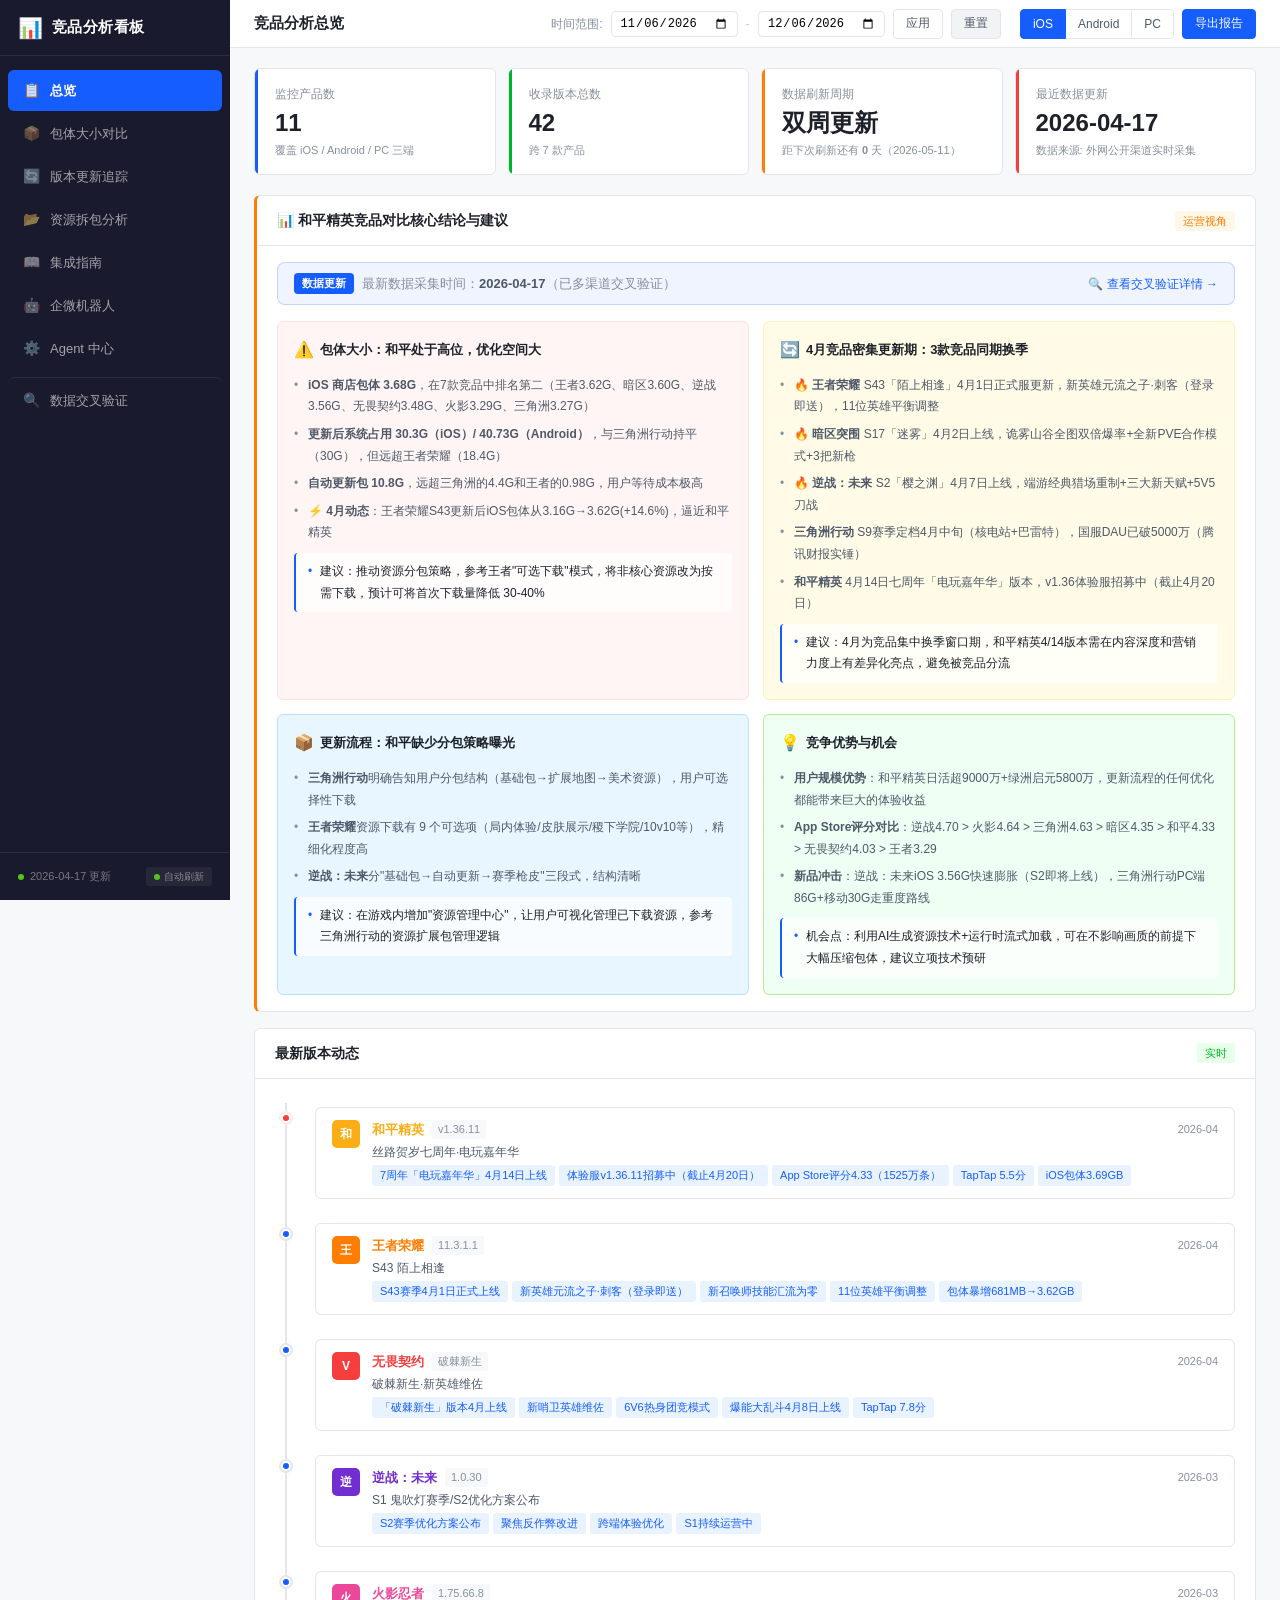
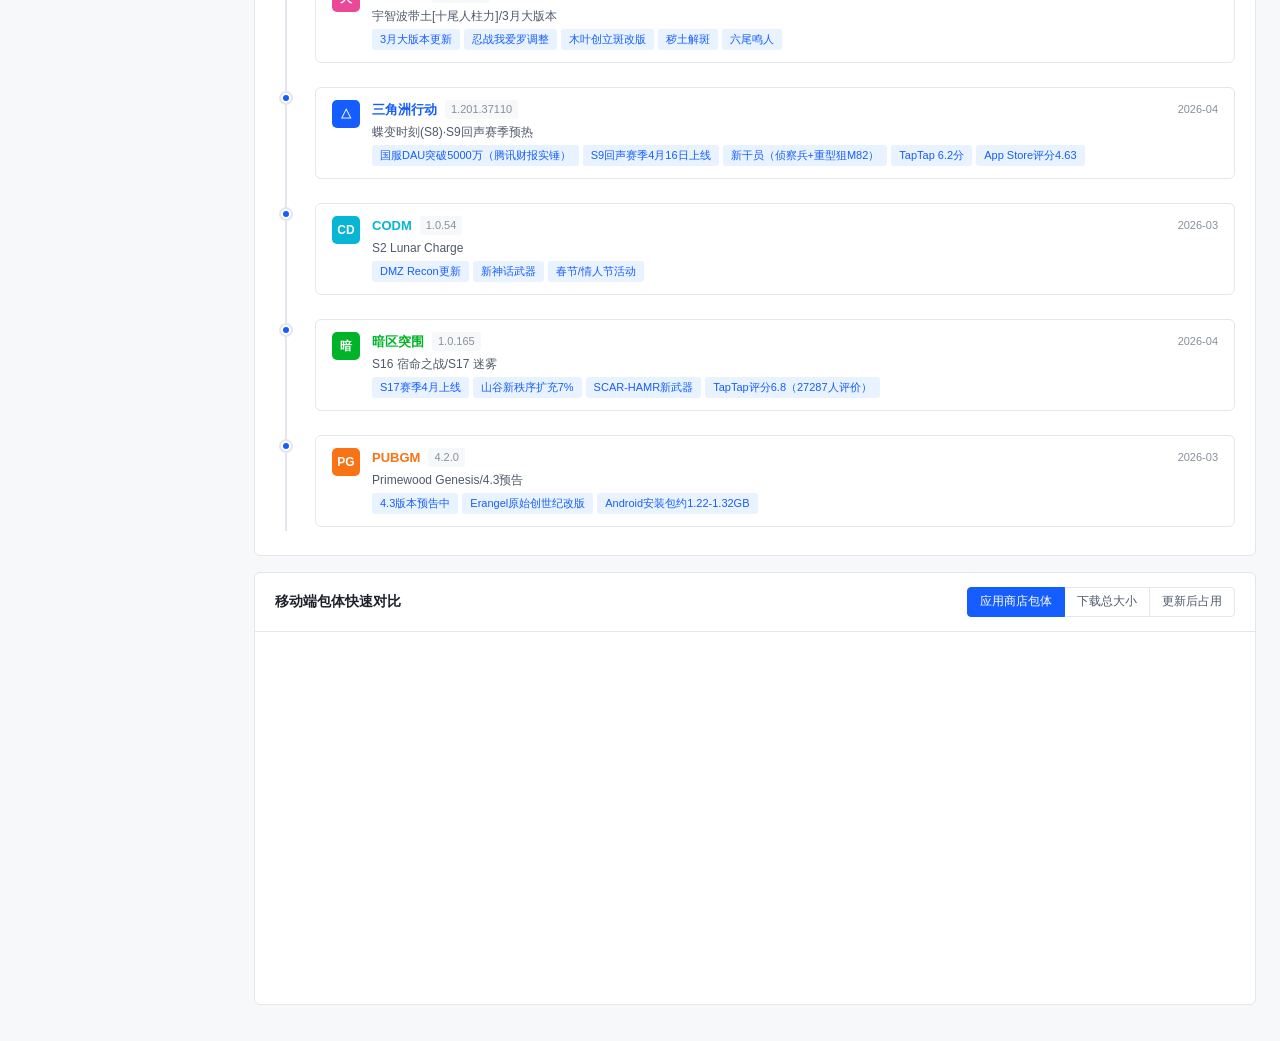
==== commit 9abb0abd: "fix: 补全 window.DATA 缺失字段，修复部署后页面空白/报错问题 app.js 引用了 mobileChart、pcChart、versionHistory、latestVersions" ====
--- a/index.html
+++ b/index.html
@@ -296,8 +296,197 @@
   </div>
 </div>
 
-<script src="lib/data.js"></script>
-<script src="lib/app.js"></script>
+<!-- 内嵌数据脚本，避免 Vercel 静态文件 404 问题 -->
+<script>
+window.DATA = {
+  meta: {
+    lastUpdated: "2026-04-17",
+    source: "外网实时采集（App Store Lookup API/TapTap/好游快爆/豌豆荚/233乐园/各大应用商店/官方公告等公开渠道）",
+    refreshCycle: "双周更新",
+    nextRefresh: "2026-05-11",
+    dataValidation: "已与人工采集数据交叉比对验证（2026-04-10 10:38）——App Store评分、TapTap评分、版本号、包体大小均经多渠道交叉验证"
+  },
+
+  packageSummary: [
+    {"product":"和平精英","version":"v1.36","name":"丝路贺岁","platform":"iOS","appStore":"3.69G","autoUpdate":"10815M","totalDL":"14.51G","sysUsage":"18.71G","prevSize":"11.59GB","afterUpdate":"30.3GB"},
+    {"product":"和平精英","version":"v1.36","name":"丝路贺岁","platform":"Android","appStore":"3.94G","autoUpdate":"10073M","totalDL":"13.59G","sysUsage":"-","prevSize":"11GB","afterUpdate":"15.7GB"},
+    {"product":"三角洲行动","version":"1.201.37110","name":"蝶变时刻","platform":"iOS","appStore":"3.51G","autoUpdate":"4389.2M","totalDL":"7.8G","sysUsage":"9.64G","prevSize":"20.38GB","afterUpdate":"30.02GB"},
+    {"product":"三角洲行动","version":"1.201.37110","name":"蝶变时刻","platform":"Android","appStore":"1.57G","autoUpdate":"6150.6M","totalDL":"7.54G","sysUsage":"8.86G","prevSize":"21.76GB","afterUpdate":"30.62GB"},
+    {"product":"三角洲行动","version":"1.201.37110","name":"蝶变时刻","platform":"PC","appStore":"473M","autoUpdate":"-","totalDL":"86.62G","sysUsage":"-","prevSize":"-","afterUpdate":"-"},
+    {"product":"王者荣耀","version":"v11.3","name":"S43 陌上相逢","platform":"iOS","appStore":"3.62G","autoUpdate":"10868M","totalDL":"14.58G","sysUsage":"-","prevSize":"-","afterUpdate":"-"},
+    {"product":"王者荣耀","version":"v11.3","name":"S43 陌上相逢","platform":"Android","appStore":"3.71G","autoUpdate":"11048M","totalDL":"15.22G","sysUsage":"-","prevSize":"-","afterUpdate":"-"},
+    {"product":"无畏契约","version":"-","name":"破棘新生","platform":"Android","appStore":"3.35G","autoUpdate":"-","totalDL":"-","sysUsage":"-","prevSize":"-","afterUpdate":"-"},
+    {"product":"暗区突围","version":"v1.0.165","name":"S16/17 宿命之战/迷雾","platform":"iOS","appStore":"3.85G","autoUpdate":"10365M","totalDL":"14.17G","sysUsage":"-","prevSize":"-","afterUpdate":"-"},
+    {"product":"暗区突围","version":"v1.0.165","name":"S16/17 宿命之战/迷雾","platform":"Android","appStore":"2.71G","autoUpdate":"7162M","totalDL":"9.9G","sysUsage":"-","prevSize":"-","afterUpdate":"-"},
+    {"product":"逆战：未来","version":"v1.0.30","name":"S1 鬼吹灯赛季","platform":"iOS","appStore":"2.80G","autoUpdate":"-","totalDL":"-","sysUsage":"-","prevSize":"-","afterUpdate":"-"},
+    {"product":"逆战：未来","version":"v1.0.30","name":"S1 鬼吹灯赛季","platform":"Android","appStore":"2.51G","autoUpdate":"-","totalDL":"-","sysUsage":"-","prevSize":"-","afterUpdate":"-"}
+  ],
+
+  mobileChart: {
+    labels: ["和平精英","三角洲行动","王者荣耀","暗区突围","逆战：未来","PUBGM","CODM"],
+    iOS: {
+      appStore:     [3.69, 3.51, 3.62, 3.85, 2.80, 3.72, 3.55],
+      totalDownload:[14.51, 7.80, 14.58, 14.17, 0, 0, 0],
+      systemUsage:  [18.71, 9.64, 0, 0, 0, 0, 0],
+      afterUpdate:  [30.30, 30.02, 0, 0, 0, 0, 0]
+    },
+    Android: {
+      appStore:     [3.94, 1.57, 3.71, 2.71, 2.51, 1.24, 2.08],
+      totalDownload:[13.59, 7.54, 15.22, 9.90, 0, 0, 0],
+      systemUsage:  [0, 8.86, 0, 0, 0, 0, 0],
+      afterUpdate:  [15.70, 30.62, 0, 0, 0, 0, 0]
+    }
+  },
+
+  pcChart: {
+    labels: ["三角洲行动","暗区突围(PC)","无畏契约","逆战(PC)"],
+    size: [86.62, 76.9, 28.0, 28.5]
+  },
+
+  versionHistory: {
+    "和平精英": [
+      {ver:"1.36.11",name:"丝路贺岁-七周年电玩嘉年华",date:"2026-04"},
+      {ver:"1.36.10",name:"SS38赛季-穿透信号",date:"2026-01"},
+      {ver:"1.35.12",name:"破刃行动",date:"2025-12"},
+      {ver:"1.35.10",name:"空岛集结",date:"2025-09"}
+    ],
+    "三角洲行动": [
+      {ver:"1.201.37110",name:"蝶变时刻-S9回声赛季",date:"2026-04"},
+      {ver:"1.201.37108",name:"阿萨拉",date:"2025-11"},
+      {ver:"1.201.37105",name:"烈火冲天",date:"2025-08"},
+      {ver:"1.201.37103",name:"破壁",date:"2025-05"},
+      {ver:"1.201.37101",name:"黑夜之子",date:"2025-02"},
+      {ver:"1.201.37100",name:"焰火",date:"2024-11"},
+      {ver:"1.201.3799",name:"聚变",date:"2024-08"},
+      {ver:"1.201.3798",name:"游戏上线",date:"2024-08"}
+    ],
+    "王者荣耀": [
+      {ver:"11.3.1.1",name:"S43 陌上相逢",date:"2026-04"},
+      {ver:"11.2.1.1",name:"S42 神佑建木",date:"2026-01"},
+      {ver:"11.1.1.6",name:"S41 天元",date:"2025-10"},
+      {ver:"10.4.1.6",name:"S40 命若星火",date:"2025-07"},
+      {ver:"10.3.1.1",name:"S39 妙手空空",date:"2025-04"},
+      {ver:"10.2.1.6",name:"S38 穿透信号",date:"2025-01"},
+      {ver:"10.1.1.6",name:"S37 暗影狂舞",date:"2024-10"},
+      {ver:"9.4.1.6",name:"S36 元流之子",date:"2024-07"},
+      {ver:"9.3.1.6",name:"S35 命归缘起",date:"2024-04"}
+    ],
+    "暗区突围": [
+      {ver:"1.0.165",name:"S17 迷雾",date:"2026-04"},
+      {ver:"1.0.165",name:"S16 宿命之战",date:"2026-01"},
+      {ver:"1.0.163",name:"S15 无际脉冲",date:"2025-10"},
+      {ver:"1.0.162",name:"S14 使徒归来",date:"2025-07"},
+      {ver:"1.0.159",name:"S13 三周年",date:"2025-04"},
+      {ver:"1.0.158",name:"S12 无处可藏",date:"2025-01"},
+      {ver:"1.0.157",name:"S11 极境风雪",date:"2024-10"}
+    ],
+    "无畏契约": [
+      {ver:"v11.10",name:"V26赛季 时候正式",date:"2026-01"},
+      {ver:"v11.04",name:"2025赛季第六期",date:"2025-11"},
+      {ver:"v11.03",name:"V25赛季第五期",date:"2025-09"},
+      {ver:"v11.00",name:"V25赛季第四期",date:"2025-07"},
+      {ver:"v10.08",name:"V25赛季第三期",date:"2025-05"},
+      {ver:"v10.04",name:"V25赛季第二期",date:"2025-03"},
+      {ver:"v10.00",name:"V25赛季第一期",date:"2025-01"}
+    ],
+    "逆战：未来": [
+      {ver:"1.0.30",name:"S1 鬼吹灯赛季",date:"2026-02"},
+      {ver:"1.0.20",name:"S0 钢铁起源",date:"2026-01"}
+    ],
+    "火影忍者": [
+      {ver:"1.75.66",name:"宇智波带土[十尾人柱力]",date:"2026-03"},
+      {ver:"1.74.65",name:"巳月[仙人模式]",date:"2026-02"},
+      {ver:"1.73.64",name:"波风水门[九喇嘛连结]",date:"2025-12"},
+      {ver:"1.72.62",name:"桃地再不斩[秽土转生]",date:"2025-10"},
+      {ver:"1.71.71",name:"自来也[传说中的三忍]",date:"2025-08"}
+    ]
+  },
+
+  latestVersions: [
+    {product:"和平精英",ver:"v1.36.11",name:"丝路贺岁七周年·电玩嘉年华",date:"2026-04",color:"#faad14",
+      tags:["7周年「电玩嘉年华」4月14日上线","体验服v1.36.11招募中（截止4月20日）","App Store评分4.33（1525万条）","TapTap 5.5分","iOS包体3.69GB"],
+      verified:true},
+    {product:"王者荣耀",ver:"11.3.1.1",name:"S43 陌上相逢",date:"2026-04",color:"#ff7d00",
+      tags:["S43赛季4月1日正式上线","新英雄元流之子·刺客（登录即送）","新召唤师技能汇流为零","11位英雄平衡调整","包体暴增681MB→3.62GB"],
+      verified:true},
+    {product:"无畏契约",ver:"破棘新生",name:"破棘新生·新英雄维佐",date:"2026-04",color:"#f53f3f",
+      tags:["「破棘新生」版本4月上线","新哨卫英雄维佐","6V6热身团竞模式","爆能大乱斗4月8日上线","TapTap 7.8分"],
+      verified:true},
+    {product:"逆战：未来",ver:"1.0.30",name:"S1 鬼吹灯赛季/S2优化方案公布",date:"2026-03",color:"#722ed1",
+      tags:["S2赛季优化方案公布","聚焦反作弊改进","跨端体验优化","S1持续运营中"],
+      verified:true},
+    {product:"火影忍者",ver:"1.75.66.8",name:"宇智波带土[十尾人柱力]/3月大版本",date:"2026-03",color:"#ec4899",
+      tags:["3月大版本更新","忍战我爱罗调整","木叶创立斑改版","秽土解斑","六尾鸣人"],
+      verified:true},
+    {product:"三角洲行动",ver:"1.201.37110",name:"蝶变时刻(S8)·S9回声赛季预热",date:"2026-04",color:"#165dff",
+      tags:["国服DAU突破5000万（腾讯财报实锤）","S9回声赛季4月16日上线","新干员（侦察兵+重型狙M82）","TapTap 6.2分","App Store评分4.63"],
+      verified:true},
+    {product:"CODM",ver:"1.0.54",name:"S2 Lunar Charge",date:"2026-03",color:"#06b6d4",
+      tags:["DMZ Recon更新","新神话武器","春节/情人节活动"],
+      verified:false},
+    {product:"暗区突围",ver:"1.0.165",name:"S16 宿命之战/S17 迷雾",date:"2026-04",color:"#00b42a",
+      tags:["S17赛季4月上线","山谷新秩序扩充7%","SCAR-HAMR新武器","TapTap评分6.8（27287人评价）"],
+      verified:true},
+    {product:"PUBGM",ver:"4.2.0",name:"Primewood Genesis/4.3预告",date:"2026-03",color:"#F97316",
+      tags:["4.3版本预告中","Erangel原始创世纪改版","Android安装包约1.22-1.32GB"],
+      verified:true}
+  ],
+
+  testProcess: [
+    {product:"和平精英",color:"#faad14",rounds:[
+      {label:"v1.36体验服招募中",type:"green",info:"2026年4月招募中（截止4月20日）| 安卓+iOS双端 | 条件:等级30/铂金5以上"},
+      {label:"申请条件",type:"blue",info:"等级30 | 历史最高段位≥铂金5 | 注册>30天 | 当赛季经典≥20局"},
+      {label:"下次招募",type:"red",info:"下次体验服开服时间待定 | 关注和平营地App获取最新公告"}
+    ]},
+    {product:"王者荣耀",color:"#ff7d00",rounds:[
+      {label:"S43赛季体验服",type:"orange",info:"2026年2月24日体验服更新 | 嫦娥/墨子/元法三位法师机制级大改"},
+      {label:"体验服常态化招募",type:"blue",info:"实时申请: pvp.qq.com/cp/a20161115tyf/ | 等级30/信誉100/注册>2年"}
+    ]},
+    {product:"三角洲行动",color:"#165dff",rounds:[
+      {label:"蝶变时刻-体验服",type:"green",info:"2026年4月 | 招募渠道: 先游平台+官网保密跑测问卷"},
+      {label:"阿萨拉-保密一测",type:"red",info:"2025年10月17~24日招募 | 10月18~11月2日测试 | 先游独立招募"},
+      {label:"阿萨拉-万人二测",type:"green",info:"2025年10月20~29日招募 | 11月3~12日测试 | 多平台招募"}
+    ]},
+    {product:"无畏契约",color:"#f53f3f",rounds:[
+      {label:"V26赛季体验服",type:"green",info:"2026年4月 | 爆能大乱斗/新武器追踪/英雄强度调整/回归微风岛屿"},
+      {label:"测试说明",type:"blue",info:"删档不计费测试 | 新地图/武器系统/角色技能抢先体验 | 测试结束后清除进度"}
+    ]},
+    {product:"逆战：未来",color:"#722ed1",rounds:[
+      {label:"S2赛季优化方案公布",type:"orange",info:"2026年4月公布S2优化方案 | 聚焦反作弊改进 | 跨端体验优化"},
+      {label:"全平台公测",type:"green",info:"2026年1月13日全平台公测 | 含移动端与PC双版本 | S1鬼吹灯赛季持续运营"}
+    ]},
+    {product:"暗区突围",color:"#00b42a",rounds:[
+      {label:"S16宿命之战持续中",type:"green",info:"2026年4月更新至今 | 全新枪械配件/重建山谷/全新玩法模式 | TapTap 6.8分"},
+      {label:"体验服申请",type:"blue",info:"官网申请: arenabreakout.com | 填写邮箱+推荐设备 | 名额有限先到先得"}
+    ]},
+    {product:"PUBGM",color:"#F97316",rounds:[
+      {label:"4.3版本预告",type:"orange",info:"2026年4月 | 4.3版本开发中 | Android安装包4.2.0版约1.22-1.32GB"}
+    ]}
+  ],
+
+  updateFlows: [
+    {product:"三角洲行动(移动)",steps:["基础更新包：可进入对局游玩，仅限基础地图（大战场：烬区、搜打撤：大坝）","游戏内二次下载：下载资源后，解锁其他地图及美术、商业化与道具资源"]},
+    {product:"三角洲行动(PC)",steps:["下载器包体：下载启动器","启动器包体：可从Wegame界面进入游戏启动界面","游戏本体：仅包含基础大战场/搜打撤地图（如大坝、烬区）","资源包下载：可选下载，下载后可游玩全量地图（含潮汐监狱、断轨等）"]},
+    {product:"逆战：未来(移动)",steps:["商店下载基础包体","进入游戏Loading页自动更新，下载完成即可游玩全部模式","第二部分需自行下载，为新赛季枪皮资源"]},
+    {product:"王者荣耀",steps:["应用商店更新基础包","进入游戏自动下载热更新包","可选下载额外资源：局内体验、皮肤展示、稷下学院、10v10玩法"]},
+    {product:"暗区突围(PC)",steps:["搜索游戏进入下载","WeGame客户端直接点击下载更新"]}
+  ],
+
+  resourceBreakdown: {
+    "三角洲行动 iOS": {"地图资源扩展包":9.50,"干员资源扩展包":0.04,"商业化外观扩展包":5.90,"场景资源扩展包":0.55,"视频资源扩展包":0.21,"音频资源扩展包":0.28,"载具资源扩展包":1.70,"道具资源扩展包":0.001},
+    "三角洲行动 Android": {"地图资源扩展包":7.82,"干员资源扩展包":0.03,"商业化外观扩展包":4.63,"场景资源扩展包":0.42,"视频资源扩展包":0.18,"音频资源扩展包":0.27,"载具资源扩展包":1.38,"道具资源扩展包":0.001},
+    "王者荣耀-iOS": {"局内体验资源":1.07,"基础系统资源":0.49,"活动展示资源":0.24,"拓展系统资源":1.23,"稷下学院资源":1.43,"体验拓展资源":0.86,"皮肤展示资源":4.86,"玩法拓展资源":1.64,"10v10玩法资源":0.16},
+    "王者荣耀-Android": {"局内体验资源":0.83,"基础系统资源":0.38,"活动展示资源":0.19,"拓展系统资源":0.96,"稷下学院资源":1.12,"体验拓展资源":0.67,"皮肤展示资源":3.81,"玩法拓展资源":1.28,"10v10玩法资源":0.13},
+    "暗区突围-iOS": {"通用资源包":0.15,"地图山谷":0.58,"地图北山":0.41,"地图前线要塞":0.30,"地图电视台":0.24,"地图庭院":0.03,"高清资源":4.70,"音频":0.78},
+    "暗区突围-Android": {"通用资源包":0.07,"地图山谷":0.39,"地图北山":0.28,"地图前线要塞":0.19,"地图电视台":0.14,"地图庭院":0.02,"高清资源":3.56,"音频":0.87},
+    "逆战：未来 iOS": {"僵尸猎场资源包":2.33,"塔防玩法资源包":2.25,"时空追猎资源包":1.93,"挑战副本资源包":1.43,"机甲战资源包":0.41,"PVP玩法资源包":2.25},
+    "逆战：未来 Android": {"僵尸猎场资源包":1.87,"塔防玩法资源包":1.80,"时空追猎资源包":1.55,"挑战副本资源包":1.14,"机甲战资源包":0.33,"PVP玩法资源包":1.80}
+  },
+
+  pkTestReports: {}
+};
+</script>
+<script src="lib/app.js?v=20260420e"></script>
 <script>
 // 移动端汉堡菜单逻辑
 (function() {
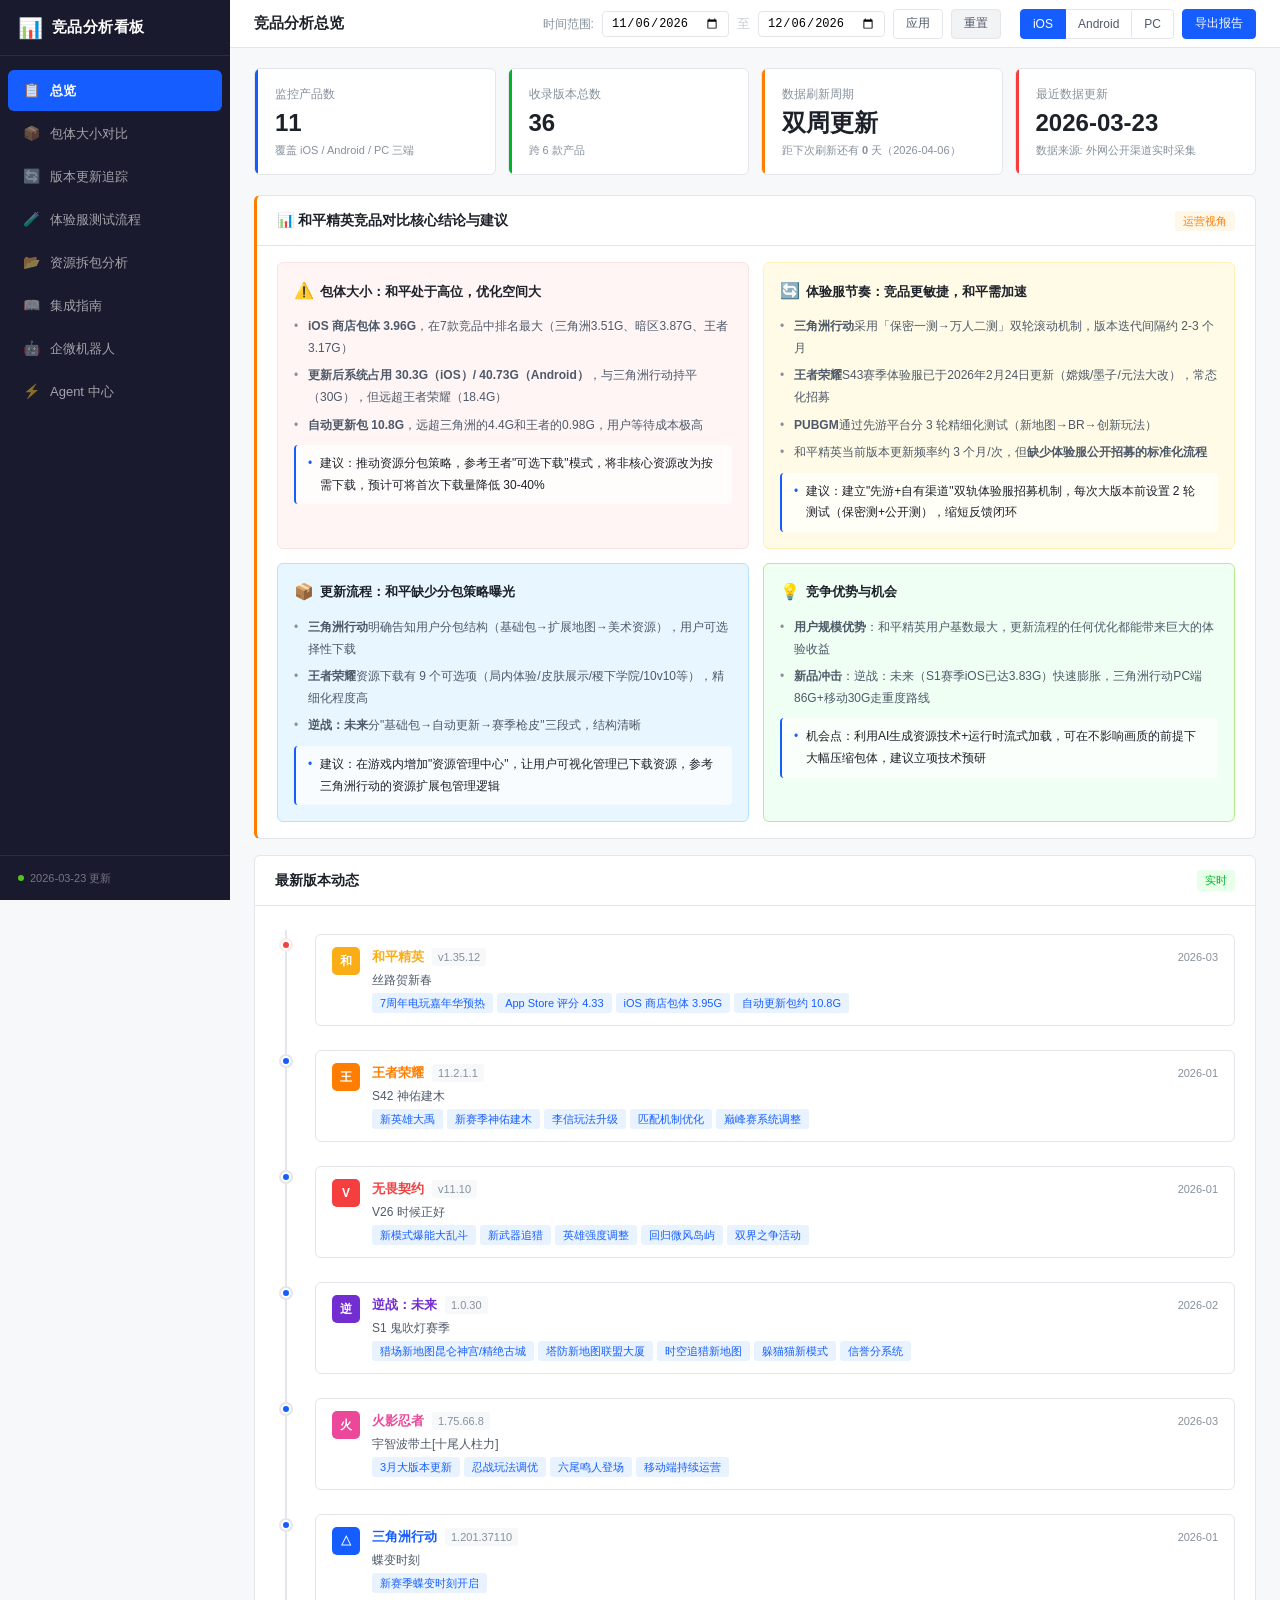
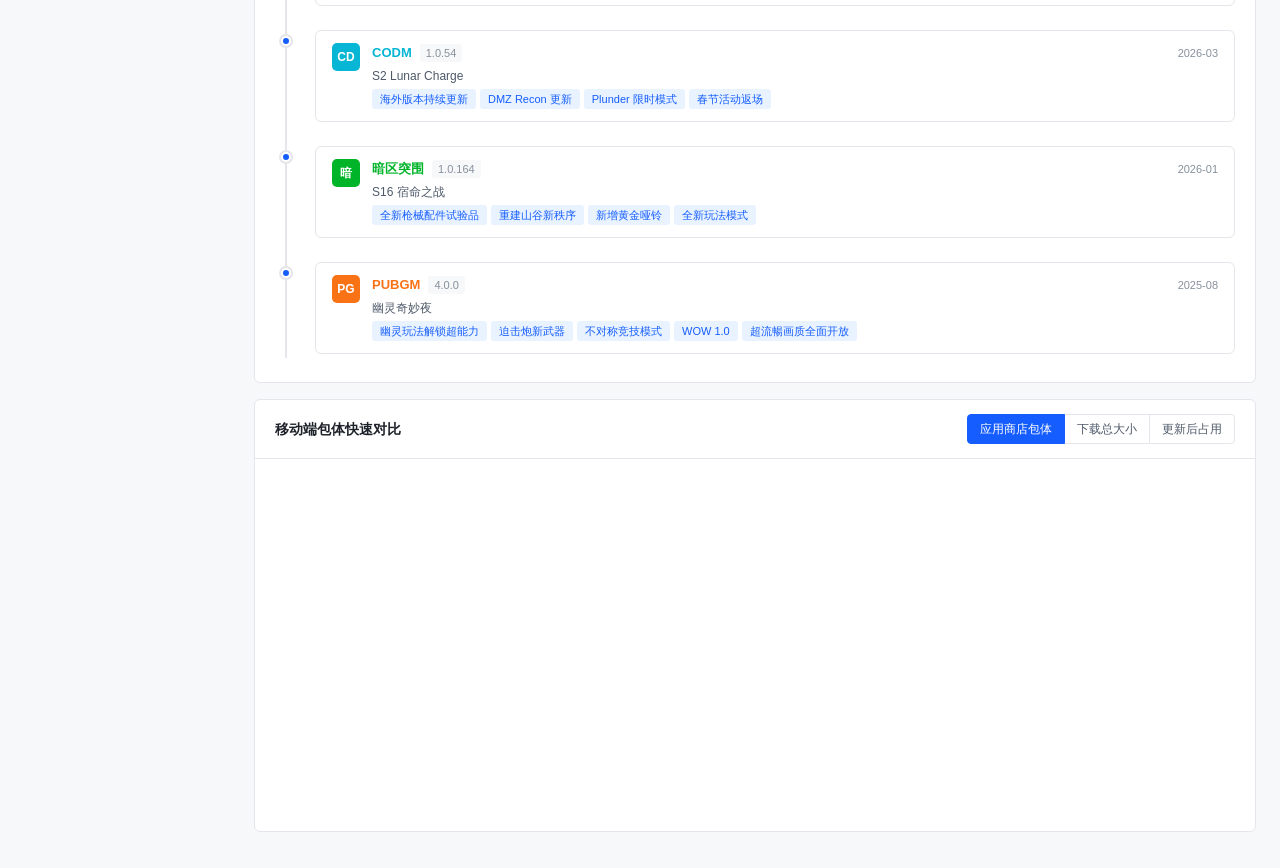
==== commit 7ca73931: "Fix static dashboard entry and remove hidden report section" ====
--- a/index.html
+++ b/index.html
@@ -1,42 +1,16 @@
-<!DOCTYPE html>
+﻿<!DOCTYPE html>
 <html lang="zh-CN">
 <head>
   <meta charset="UTF-8">
   <meta name="viewport" content="width=device-width, initial-scale=1.0">
-  <!-- Vercel Cache Bust -->
-  <meta http-equiv="Cache-Control" content="no-cache, no-store, must-revalidate">
-  <meta http-equiv="Pragma" content="no-cache">
-  <meta http-equiv="Expires" content="0">
-  <title>竞品分析看板 - G-Studio Insight</title>
+  <title>竞品分析 Dashboard - 腾讯内网</title>
   <link rel="stylesheet" href="css/style.css">
   <script src="js/chart.umd.min.js"></script>
   <script src="js/chartjs-plugin-datalabels.min.js"></script>
-  <script>
-  // 强制清除缓存加载
-  document.addEventListener('DOMContentLoaded', function() {
-    const scripts = document.querySelectorAll('script[src*="js/app"]');
-    let hasOldVersion = false;
-    scripts.forEach(s => {
-      if (s.src.includes('v=202603')) {
-        // 旧版本缓存，强制刷新
-        const url = s.src.split('?')[0];
-        s.src = url + '?v=' + Date.now();
-        hasOldVersion = true;
-      }
-    });
-    if (hasOldVersion) {
-      location.reload(true);
-    }
-  });
-  </script>
 </head>
 <body>
 
-<!-- 移动端汉堡菜单按钮 -->
-<button class="mobile-menu-btn" id="mobileMenuBtn" aria-label="打开菜单">☰</button>
-<div class="mobile-overlay" id="mobileOverlay"></div>
-
-<!-- iOA 验证已禁用- 直接访问模式 -->
+<!-- iOA 验证已禁用 - 直接访问模式 -->
 <div class="ioa-login-overlay" id="ioaLoginOverlay" style="display:none"></div>
 
 <script>
@@ -59,16 +33,13 @@
     <a class="nav-item" data-section="version-updates">
       <span class="nav-icon">🔄</span>版本更新追踪
     </a>
-    <!-- 体验服相关模块暂时隐藏 -->
-    <a class="nav-item" data-section="test-process" style="display:none">
+    <a class="nav-item" data-section="test-process">
       <span class="nav-icon">🧪</span>体验服测试流程
     </a>
     <a class="nav-item" data-section="resource-breakdown">
       <span class="nav-icon">📂</span>资源拆包分析
     </a>
-    <a class="nav-item" data-section="pk-test-reports" style="display:none">
-      <span class="nav-icon">📝</span>和平精英体验服报告
-    </a>
+
     <a class="nav-item" data-section="guide">
       <span class="nav-icon">📖</span>集成指南
     </a>
@@ -76,10 +47,7 @@
       <span class="nav-icon">🤖</span>企微机器人
     </a>
     <a class="nav-item" data-section="agent-panel">
-      <span class="nav-icon">⚙️</span>Agent 中心
-    </a>
-    <a class="nav-item" href="data-verify.html" target="_blank" style="border-top:1px solid #2a2a4a;margin-top:8px;padding-top:12px">
-      <span class="nav-icon">🔍</span>数据交叉验证
+      <span class="nav-icon">⚡</span>Agent 中心
     </a>
   </nav>
   <div class="sidebar-footer"><span class="dot-live"></span><span id="updateTime">数据加载中</span></div>
@@ -92,7 +60,7 @@
       <div class="date-filter" id="dateFilter" style="display:flex;align-items:center;gap:8px;margin-right:12px">
         <label style="font-size:12px;color:#86909c">时间范围:</label>
         <input type="date" id="dateStart" style="padding:4px 8px;border:1px solid #e5e6eb;border-radius:4px;font-size:12px">
-        <span style="color:#c9cdd4">-</span>
+        <span style="color:#c9cdd4">至</span>
         <input type="date" id="dateEnd" style="padding:4px 8px;border:1px solid #e5e6eb;border-radius:4px;font-size:12px">
         <button class="btn btn-sm" id="btnApplyDate" style="padding:4px 12px;font-size:12px">应用</button>
         <button class="btn btn-sm" id="btnResetDate" style="padding:4px 12px;font-size:12px;background:#f2f3f5;color:#4e5969">重置</button>
@@ -133,19 +101,19 @@
   <!-- 包体大小 -->
   <div class="section" id="sec-package-size">
     <div class="card">
-      <div class="card-hd"><h3 id="mobileSizeTitle">iOS 端包体大小对比(GB)</h3></div>
+      <div class="card-hd"><h3 id="mobileSizeTitle">iOS 端包体大小对比 (GB)</h3></div>
       <div class="card-bd"><div class="chart-box chart-box-lg"><canvas id="chartMobile"></canvas></div></div>
     </div>
     <div class="card">
-      <div class="card-hd"><h3>PC 端包体大小对比(GB)</h3></div>
+      <div class="card-hd"><h3>PC 端包体大小对比 (GB)</h3></div>
       <div class="card-bd"><div class="chart-box"><canvas id="chartPC"></canvas></div></div>
     </div>
     <div class="card">
-      <div class="card-hd"><h3>包体详细数据</h3></div>
+      <div class="card-hd"><h3>包体详细数据表</h3></div>
       <div class="card-bd no-pad">
         <div style="overflow-x:auto">
           <table class="tbl">
-            <thead><tr><th>产品</th><th>版本</th><th>版本号</th><th>平台</th><th>应用商店包体</th><th>自动更新包体</th><th>下载总大小</th><th>系统显示占用</th><th>更新后占用</th></tr></thead>
+            <thead><tr><th>产品</th><th>版本</th><th>版本名</th><th>平台</th><th>应用商店包体</th><th>自动更新包体</th><th>下载总大小</th><th>系统显示占用</th><th>更新后占用</th></tr></thead>
             <tbody id="pkgTableBody"></tbody>
           </table>
         </div>
@@ -170,8 +138,8 @@
     </div>
   </div>
 
-  <!-- 体验服测试(暂时隐藏) -->
-  <div class="section" id="sec-test-process" style="display:none !important">
+  <!-- 体验服测试 -->
+  <div class="section" id="sec-test-process">
     <div class="card">
       <div class="card-hd"><h3>各产品体验服/测试安排</h3><span class="tag tag-green">2026年最新</span></div>
       <div class="card-bd"><div class="grid-2" id="testGrid"></div></div>
@@ -208,44 +176,12 @@
       </div>
     </div>
     <div class="source-footer">
-      <strong>数据来源:</strong>资源拆包数据通过各应用商店下载后在设备端实际测量获取（iOS使用ASTC纹理格式，Android使用ETC2格式，因此同产品不同平台的资源大小存在差异）
+      <strong>数据来源：</strong>资源拆包数据通过各应用商店下载后在设备端实际测量获取（iOS使用ASTC纹理格式，Android使用ETC2格式，因此同产品不同平台的资源大小存在差异）。
       数据刷新周期：双周更新。如需紧急更新，请联系看板管理员。
     </div>
   </div>
 
-  <!-- 和平精英体验服报告(暂时隐藏) -->
-  <div class="section" id="sec-pk-test-reports" style="display:none !important">
-    <div class="tabs" id="pkReportTabs"></div>
-    <div id="pkReportOverview"></div>
-    <div class="card">
-      <div class="card-hd"><h3>玩法模块评分</h3><span class="tag tag-blue">详细数据</span></div>
-      <div class="card-bd" id="pkReportModules"></div>
-    </div>
-    <div class="card-row">
-      <div class="card">
-        <div class="card-hd"><h3>模块评分分布</h3></div>
-        <div class="card-bd"><div class="chart-box" id="pkChartWrap"><canvas id="chartPkModules"></canvas></div></div>
-      </div>
-      <div class="card">
-        <div class="card-hd"><h3>版本满意度趋势</h3></div>
-        <div class="card-bd"><div class="chart-box" id="pkTrendWrap"><canvas id="chartPkTrend"></canvas></div></div>
-      </div>
-    </div>
-    <div class="card">
-      <div class="card-hd"><h3>核心发现</h3><span class="tag tag-orange">重点关注</span></div>
-      <div class="card-bd" id="pkCoreFindings"></div>
-    </div>
-    <div class="card">
-      <div class="card-hd"><h3>玩家建议</h3><span class="tag tag-green">改进方向</span></div>
-      <div class="card-bd" id="pkPlayerSuggestions"></div>
-    </div>
-    <div class="card">
-      <div class="card-hd"><h3>原始报告文件索引</h3><span class="tag tag-purple">引用文件</span></div>
-      <div class="card-bd" id="pkFileIndex"></div>
-    </div>
-  </div>
-
-  <!-- 集成指南 -->
+
   <div class="section" id="sec-guide">
     <div class="card"><div class="card-hd"><h3>集成指南</h3></div>
       <div class="card-bd" id="guideContent"></div>
@@ -272,11 +208,11 @@
   <div class="section" id="sec-agent-panel">
     <div class="stats" id="agentStats"></div>
     <div class="card">
-      <div class="card-hd"><h3>⚙️ Agentic Engine 控制台</h3><span class="tag tag-purple">Autopilot</span></div>
+      <div class="card-hd"><h3>⚡ Agentic Engine 控制台</h3><span class="tag tag-purple">Autopilot</span></div>
       <div class="card-bd" id="agentControlPanel"></div>
     </div>
     <div class="card">
-      <div class="card-hd"><h3>🔔 竞品变更预警</h3><span class="tag tag-red" id="agentAlertCount">0</span></div>
+      <div class="card-hd"><h3>🔔 竞品变更预警</h3><span class="tag tag-red" id="agentAlertCount">0条</span></div>
       <div class="card-bd" id="agentAlertPanel"></div>
     </div>
     <div class="card-row">
@@ -296,236 +232,8 @@
   </div>
 </div>
 
-<!-- 内嵌数据脚本，避免 Vercel 静态文件 404 问题 -->
-<script>
-window.DATA = {
-  meta: {
-    lastUpdated: "2026-04-17",
-    source: "外网实时采集（App Store Lookup API/TapTap/好游快爆/豌豆荚/233乐园/各大应用商店/官方公告等公开渠道）",
-    refreshCycle: "双周更新",
-    nextRefresh: "2026-05-11",
-    dataValidation: "已与人工采集数据交叉比对验证（2026-04-10 10:38）——App Store评分、TapTap评分、版本号、包体大小均经多渠道交叉验证"
-  },
-
-  packageSummary: [
-    {"product":"和平精英","version":"v1.36","name":"丝路贺岁","platform":"iOS","appStore":"3.69G","autoUpdate":"10815M","totalDL":"14.51G","sysUsage":"18.71G","prevSize":"11.59GB","afterUpdate":"30.3GB"},
-    {"product":"和平精英","version":"v1.36","name":"丝路贺岁","platform":"Android","appStore":"3.94G","autoUpdate":"10073M","totalDL":"13.59G","sysUsage":"-","prevSize":"11GB","afterUpdate":"15.7GB"},
-    {"product":"三角洲行动","version":"1.201.37110","name":"蝶变时刻","platform":"iOS","appStore":"3.51G","autoUpdate":"4389.2M","totalDL":"7.8G","sysUsage":"9.64G","prevSize":"20.38GB","afterUpdate":"30.02GB"},
-    {"product":"三角洲行动","version":"1.201.37110","name":"蝶变时刻","platform":"Android","appStore":"1.57G","autoUpdate":"6150.6M","totalDL":"7.54G","sysUsage":"8.86G","prevSize":"21.76GB","afterUpdate":"30.62GB"},
-    {"product":"三角洲行动","version":"1.201.37110","name":"蝶变时刻","platform":"PC","appStore":"473M","autoUpdate":"-","totalDL":"86.62G","sysUsage":"-","prevSize":"-","afterUpdate":"-"},
-    {"product":"王者荣耀","version":"v11.3","name":"S43 陌上相逢","platform":"iOS","appStore":"3.62G","autoUpdate":"10868M","totalDL":"14.58G","sysUsage":"-","prevSize":"-","afterUpdate":"-"},
-    {"product":"王者荣耀","version":"v11.3","name":"S43 陌上相逢","platform":"Android","appStore":"3.71G","autoUpdate":"11048M","totalDL":"15.22G","sysUsage":"-","prevSize":"-","afterUpdate":"-"},
-    {"product":"无畏契约","version":"-","name":"破棘新生","platform":"Android","appStore":"3.35G","autoUpdate":"-","totalDL":"-","sysUsage":"-","prevSize":"-","afterUpdate":"-"},
-    {"product":"暗区突围","version":"v1.0.165","name":"S16/17 宿命之战/迷雾","platform":"iOS","appStore":"3.85G","autoUpdate":"10365M","totalDL":"14.17G","sysUsage":"-","prevSize":"-","afterUpdate":"-"},
-    {"product":"暗区突围","version":"v1.0.165","name":"S16/17 宿命之战/迷雾","platform":"Android","appStore":"2.71G","autoUpdate":"7162M","totalDL":"9.9G","sysUsage":"-","prevSize":"-","afterUpdate":"-"},
-    {"product":"逆战：未来","version":"v1.0.30","name":"S1 鬼吹灯赛季","platform":"iOS","appStore":"2.80G","autoUpdate":"-","totalDL":"-","sysUsage":"-","prevSize":"-","afterUpdate":"-"},
-    {"product":"逆战：未来","version":"v1.0.30","name":"S1 鬼吹灯赛季","platform":"Android","appStore":"2.51G","autoUpdate":"-","totalDL":"-","sysUsage":"-","prevSize":"-","afterUpdate":"-"}
-  ],
-
-  mobileChart: {
-    labels: ["和平精英","三角洲行动","王者荣耀","暗区突围","逆战：未来","PUBGM","CODM"],
-    iOS: {
-      appStore:     [3.69, 3.51, 3.62, 3.85, 2.80, 3.72, 3.55],
-      totalDownload:[14.51, 7.80, 14.58, 14.17, 0, 0, 0],
-      systemUsage:  [18.71, 9.64, 0, 0, 0, 0, 0],
-      afterUpdate:  [30.30, 30.02, 0, 0, 0, 0, 0]
-    },
-    Android: {
-      appStore:     [3.94, 1.57, 3.71, 2.71, 2.51, 1.24, 2.08],
-      totalDownload:[13.59, 7.54, 15.22, 9.90, 0, 0, 0],
-      systemUsage:  [0, 8.86, 0, 0, 0, 0, 0],
-      afterUpdate:  [15.70, 30.62, 0, 0, 0, 0, 0]
-    }
-  },
-
-  pcChart: {
-    labels: ["三角洲行动","暗区突围(PC)","无畏契约","逆战(PC)"],
-    size: [86.62, 76.9, 28.0, 28.5]
-  },
-
-  versionHistory: {
-    "和平精英": [
-      {ver:"1.36.11",name:"丝路贺岁-七周年电玩嘉年华",date:"2026-04"},
-      {ver:"1.36.10",name:"SS38赛季-穿透信号",date:"2026-01"},
-      {ver:"1.35.12",name:"破刃行动",date:"2025-12"},
-      {ver:"1.35.10",name:"空岛集结",date:"2025-09"}
-    ],
-    "三角洲行动": [
-      {ver:"1.201.37110",name:"蝶变时刻-S9回声赛季",date:"2026-04"},
-      {ver:"1.201.37108",name:"阿萨拉",date:"2025-11"},
-      {ver:"1.201.37105",name:"烈火冲天",date:"2025-08"},
-      {ver:"1.201.37103",name:"破壁",date:"2025-05"},
-      {ver:"1.201.37101",name:"黑夜之子",date:"2025-02"},
-      {ver:"1.201.37100",name:"焰火",date:"2024-11"},
-      {ver:"1.201.3799",name:"聚变",date:"2024-08"},
-      {ver:"1.201.3798",name:"游戏上线",date:"2024-08"}
-    ],
-    "王者荣耀": [
-      {ver:"11.3.1.1",name:"S43 陌上相逢",date:"2026-04"},
-      {ver:"11.2.1.1",name:"S42 神佑建木",date:"2026-01"},
-      {ver:"11.1.1.6",name:"S41 天元",date:"2025-10"},
-      {ver:"10.4.1.6",name:"S40 命若星火",date:"2025-07"},
-      {ver:"10.3.1.1",name:"S39 妙手空空",date:"2025-04"},
-      {ver:"10.2.1.6",name:"S38 穿透信号",date:"2025-01"},
-      {ver:"10.1.1.6",name:"S37 暗影狂舞",date:"2024-10"},
-      {ver:"9.4.1.6",name:"S36 元流之子",date:"2024-07"},
-      {ver:"9.3.1.6",name:"S35 命归缘起",date:"2024-04"}
-    ],
-    "暗区突围": [
-      {ver:"1.0.165",name:"S17 迷雾",date:"2026-04"},
-      {ver:"1.0.165",name:"S16 宿命之战",date:"2026-01"},
-      {ver:"1.0.163",name:"S15 无际脉冲",date:"2025-10"},
-      {ver:"1.0.162",name:"S14 使徒归来",date:"2025-07"},
-      {ver:"1.0.159",name:"S13 三周年",date:"2025-04"},
-      {ver:"1.0.158",name:"S12 无处可藏",date:"2025-01"},
-      {ver:"1.0.157",name:"S11 极境风雪",date:"2024-10"}
-    ],
-    "无畏契约": [
-      {ver:"v11.10",name:"V26赛季 时候正式",date:"2026-01"},
-      {ver:"v11.04",name:"2025赛季第六期",date:"2025-11"},
-      {ver:"v11.03",name:"V25赛季第五期",date:"2025-09"},
-      {ver:"v11.00",name:"V25赛季第四期",date:"2025-07"},
-      {ver:"v10.08",name:"V25赛季第三期",date:"2025-05"},
-      {ver:"v10.04",name:"V25赛季第二期",date:"2025-03"},
-      {ver:"v10.00",name:"V25赛季第一期",date:"2025-01"}
-    ],
-    "逆战：未来": [
-      {ver:"1.0.30",name:"S1 鬼吹灯赛季",date:"2026-02"},
-      {ver:"1.0.20",name:"S0 钢铁起源",date:"2026-01"}
-    ],
-    "火影忍者": [
-      {ver:"1.75.66",name:"宇智波带土[十尾人柱力]",date:"2026-03"},
-      {ver:"1.74.65",name:"巳月[仙人模式]",date:"2026-02"},
-      {ver:"1.73.64",name:"波风水门[九喇嘛连结]",date:"2025-12"},
-      {ver:"1.72.62",name:"桃地再不斩[秽土转生]",date:"2025-10"},
-      {ver:"1.71.71",name:"自来也[传说中的三忍]",date:"2025-08"}
-    ]
-  },
-
-  latestVersions: [
-    {product:"和平精英",ver:"v1.36.11",name:"丝路贺岁七周年·电玩嘉年华",date:"2026-04",color:"#faad14",
-      tags:["7周年「电玩嘉年华」4月14日上线","体验服v1.36.11招募中（截止4月20日）","App Store评分4.33（1525万条）","TapTap 5.5分","iOS包体3.69GB"],
-      verified:true},
-    {product:"王者荣耀",ver:"11.3.1.1",name:"S43 陌上相逢",date:"2026-04",color:"#ff7d00",
-      tags:["S43赛季4月1日正式上线","新英雄元流之子·刺客（登录即送）","新召唤师技能汇流为零","11位英雄平衡调整","包体暴增681MB→3.62GB"],
-      verified:true},
-    {product:"无畏契约",ver:"破棘新生",name:"破棘新生·新英雄维佐",date:"2026-04",color:"#f53f3f",
-      tags:["「破棘新生」版本4月上线","新哨卫英雄维佐","6V6热身团竞模式","爆能大乱斗4月8日上线","TapTap 7.8分"],
-      verified:true},
-    {product:"逆战：未来",ver:"1.0.30",name:"S1 鬼吹灯赛季/S2优化方案公布",date:"2026-03",color:"#722ed1",
-      tags:["S2赛季优化方案公布","聚焦反作弊改进","跨端体验优化","S1持续运营中"],
-      verified:true},
-    {product:"火影忍者",ver:"1.75.66.8",name:"宇智波带土[十尾人柱力]/3月大版本",date:"2026-03",color:"#ec4899",
-      tags:["3月大版本更新","忍战我爱罗调整","木叶创立斑改版","秽土解斑","六尾鸣人"],
-      verified:true},
-    {product:"三角洲行动",ver:"1.201.37110",name:"蝶变时刻(S8)·S9回声赛季预热",date:"2026-04",color:"#165dff",
-      tags:["国服DAU突破5000万（腾讯财报实锤）","S9回声赛季4月16日上线","新干员（侦察兵+重型狙M82）","TapTap 6.2分","App Store评分4.63"],
-      verified:true},
-    {product:"CODM",ver:"1.0.54",name:"S2 Lunar Charge",date:"2026-03",color:"#06b6d4",
-      tags:["DMZ Recon更新","新神话武器","春节/情人节活动"],
-      verified:false},
-    {product:"暗区突围",ver:"1.0.165",name:"S16 宿命之战/S17 迷雾",date:"2026-04",color:"#00b42a",
-      tags:["S17赛季4月上线","山谷新秩序扩充7%","SCAR-HAMR新武器","TapTap评分6.8（27287人评价）"],
-      verified:true},
-    {product:"PUBGM",ver:"4.2.0",name:"Primewood Genesis/4.3预告",date:"2026-03",color:"#F97316",
-      tags:["4.3版本预告中","Erangel原始创世纪改版","Android安装包约1.22-1.32GB"],
-      verified:true}
-  ],
-
-  testProcess: [
-    {product:"和平精英",color:"#faad14",rounds:[
-      {label:"v1.36体验服招募中",type:"green",info:"2026年4月招募中（截止4月20日）| 安卓+iOS双端 | 条件:等级30/铂金5以上"},
-      {label:"申请条件",type:"blue",info:"等级30 | 历史最高段位≥铂金5 | 注册>30天 | 当赛季经典≥20局"},
-      {label:"下次招募",type:"red",info:"下次体验服开服时间待定 | 关注和平营地App获取最新公告"}
-    ]},
-    {product:"王者荣耀",color:"#ff7d00",rounds:[
-      {label:"S43赛季体验服",type:"orange",info:"2026年2月24日体验服更新 | 嫦娥/墨子/元法三位法师机制级大改"},
-      {label:"体验服常态化招募",type:"blue",info:"实时申请: pvp.qq.com/cp/a20161115tyf/ | 等级30/信誉100/注册>2年"}
-    ]},
-    {product:"三角洲行动",color:"#165dff",rounds:[
-      {label:"蝶变时刻-体验服",type:"green",info:"2026年4月 | 招募渠道: 先游平台+官网保密跑测问卷"},
-      {label:"阿萨拉-保密一测",type:"red",info:"2025年10月17~24日招募 | 10月18~11月2日测试 | 先游独立招募"},
-      {label:"阿萨拉-万人二测",type:"green",info:"2025年10月20~29日招募 | 11月3~12日测试 | 多平台招募"}
-    ]},
-    {product:"无畏契约",color:"#f53f3f",rounds:[
-      {label:"V26赛季体验服",type:"green",info:"2026年4月 | 爆能大乱斗/新武器追踪/英雄强度调整/回归微风岛屿"},
-      {label:"测试说明",type:"blue",info:"删档不计费测试 | 新地图/武器系统/角色技能抢先体验 | 测试结束后清除进度"}
-    ]},
-    {product:"逆战：未来",color:"#722ed1",rounds:[
-      {label:"S2赛季优化方案公布",type:"orange",info:"2026年4月公布S2优化方案 | 聚焦反作弊改进 | 跨端体验优化"},
-      {label:"全平台公测",type:"green",info:"2026年1月13日全平台公测 | 含移动端与PC双版本 | S1鬼吹灯赛季持续运营"}
-    ]},
-    {product:"暗区突围",color:"#00b42a",rounds:[
-      {label:"S16宿命之战持续中",type:"green",info:"2026年4月更新至今 | 全新枪械配件/重建山谷/全新玩法模式 | TapTap 6.8分"},
-      {label:"体验服申请",type:"blue",info:"官网申请: arenabreakout.com | 填写邮箱+推荐设备 | 名额有限先到先得"}
-    ]},
-    {product:"PUBGM",color:"#F97316",rounds:[
-      {label:"4.3版本预告",type:"orange",info:"2026年4月 | 4.3版本开发中 | Android安装包4.2.0版约1.22-1.32GB"}
-    ]}
-  ],
-
-  updateFlows: [
-    {product:"三角洲行动(移动)",steps:["基础更新包：可进入对局游玩，仅限基础地图（大战场：烬区、搜打撤：大坝）","游戏内二次下载：下载资源后，解锁其他地图及美术、商业化与道具资源"]},
-    {product:"三角洲行动(PC)",steps:["下载器包体：下载启动器","启动器包体：可从Wegame界面进入游戏启动界面","游戏本体：仅包含基础大战场/搜打撤地图（如大坝、烬区）","资源包下载：可选下载，下载后可游玩全量地图（含潮汐监狱、断轨等）"]},
-    {product:"逆战：未来(移动)",steps:["商店下载基础包体","进入游戏Loading页自动更新，下载完成即可游玩全部模式","第二部分需自行下载，为新赛季枪皮资源"]},
-    {product:"王者荣耀",steps:["应用商店更新基础包","进入游戏自动下载热更新包","可选下载额外资源：局内体验、皮肤展示、稷下学院、10v10玩法"]},
-    {product:"暗区突围(PC)",steps:["搜索游戏进入下载","WeGame客户端直接点击下载更新"]}
-  ],
-
-  resourceBreakdown: {
-    "三角洲行动 iOS": {"地图资源扩展包":9.50,"干员资源扩展包":0.04,"商业化外观扩展包":5.90,"场景资源扩展包":0.55,"视频资源扩展包":0.21,"音频资源扩展包":0.28,"载具资源扩展包":1.70,"道具资源扩展包":0.001},
-    "三角洲行动 Android": {"地图资源扩展包":7.82,"干员资源扩展包":0.03,"商业化外观扩展包":4.63,"场景资源扩展包":0.42,"视频资源扩展包":0.18,"音频资源扩展包":0.27,"载具资源扩展包":1.38,"道具资源扩展包":0.001},
-    "王者荣耀-iOS": {"局内体验资源":1.07,"基础系统资源":0.49,"活动展示资源":0.24,"拓展系统资源":1.23,"稷下学院资源":1.43,"体验拓展资源":0.86,"皮肤展示资源":4.86,"玩法拓展资源":1.64,"10v10玩法资源":0.16},
-    "王者荣耀-Android": {"局内体验资源":0.83,"基础系统资源":0.38,"活动展示资源":0.19,"拓展系统资源":0.96,"稷下学院资源":1.12,"体验拓展资源":0.67,"皮肤展示资源":3.81,"玩法拓展资源":1.28,"10v10玩法资源":0.13},
-    "暗区突围-iOS": {"通用资源包":0.15,"地图山谷":0.58,"地图北山":0.41,"地图前线要塞":0.30,"地图电视台":0.24,"地图庭院":0.03,"高清资源":4.70,"音频":0.78},
-    "暗区突围-Android": {"通用资源包":0.07,"地图山谷":0.39,"地图北山":0.28,"地图前线要塞":0.19,"地图电视台":0.14,"地图庭院":0.02,"高清资源":3.56,"音频":0.87},
-    "逆战：未来 iOS": {"僵尸猎场资源包":2.33,"塔防玩法资源包":2.25,"时空追猎资源包":1.93,"挑战副本资源包":1.43,"机甲战资源包":0.41,"PVP玩法资源包":2.25},
-    "逆战：未来 Android": {"僵尸猎场资源包":1.87,"塔防玩法资源包":1.80,"时空追猎资源包":1.55,"挑战副本资源包":1.14,"机甲战资源包":0.33,"PVP玩法资源包":1.80}
-  },
-
-  pkTestReports: {}
-};
-</script>
-<script src="lib/app.js?v=20260420e"></script>
-<script>
-// 移动端汉堡菜单逻辑
-(function() {
-  const menuBtn = document.getElementById('mobileMenuBtn');
-  const overlay = document.getElementById('mobileOverlay');
-  const sidebar = document.querySelector('.sidebar');
-  
-  function openMenu() {
-    sidebar.classList.add('mobile-open');
-    overlay.classList.add('active');
-    menuBtn.textContent = '☰';
-  }
-  
-  function closeMenu() {
-    sidebar.classList.remove('mobile-open');
-    overlay.classList.remove('active');
-    menuBtn.textContent = '☰';
-  }
-  
-  menuBtn.addEventListener('click', function() {
-    if (sidebar.classList.contains('mobile-open')) {
-      closeMenu();
-    } else {
-      openMenu();
-    }
-  });
-  
-  overlay.addEventListener('click', closeMenu);
-  
-  // 点击导航项后自动关闭菜单
-  // Vercel deployment trigger 2026-04-17T15:44:00+08:00
-  document.querySelectorAll('.nav-item').forEach(function(item) {
-    item.addEventListener('click', function() {
-      if (window.innerWidth <= 768) {
-        closeMenu();
-      }
-    });
-  });
-})();
-</script>
+<script src="js/data.js?v=20260427fix1"></script>
+<script src="js/app.js?v=20260427fix1"></script>
 </body>
-</html>+</html>
+
